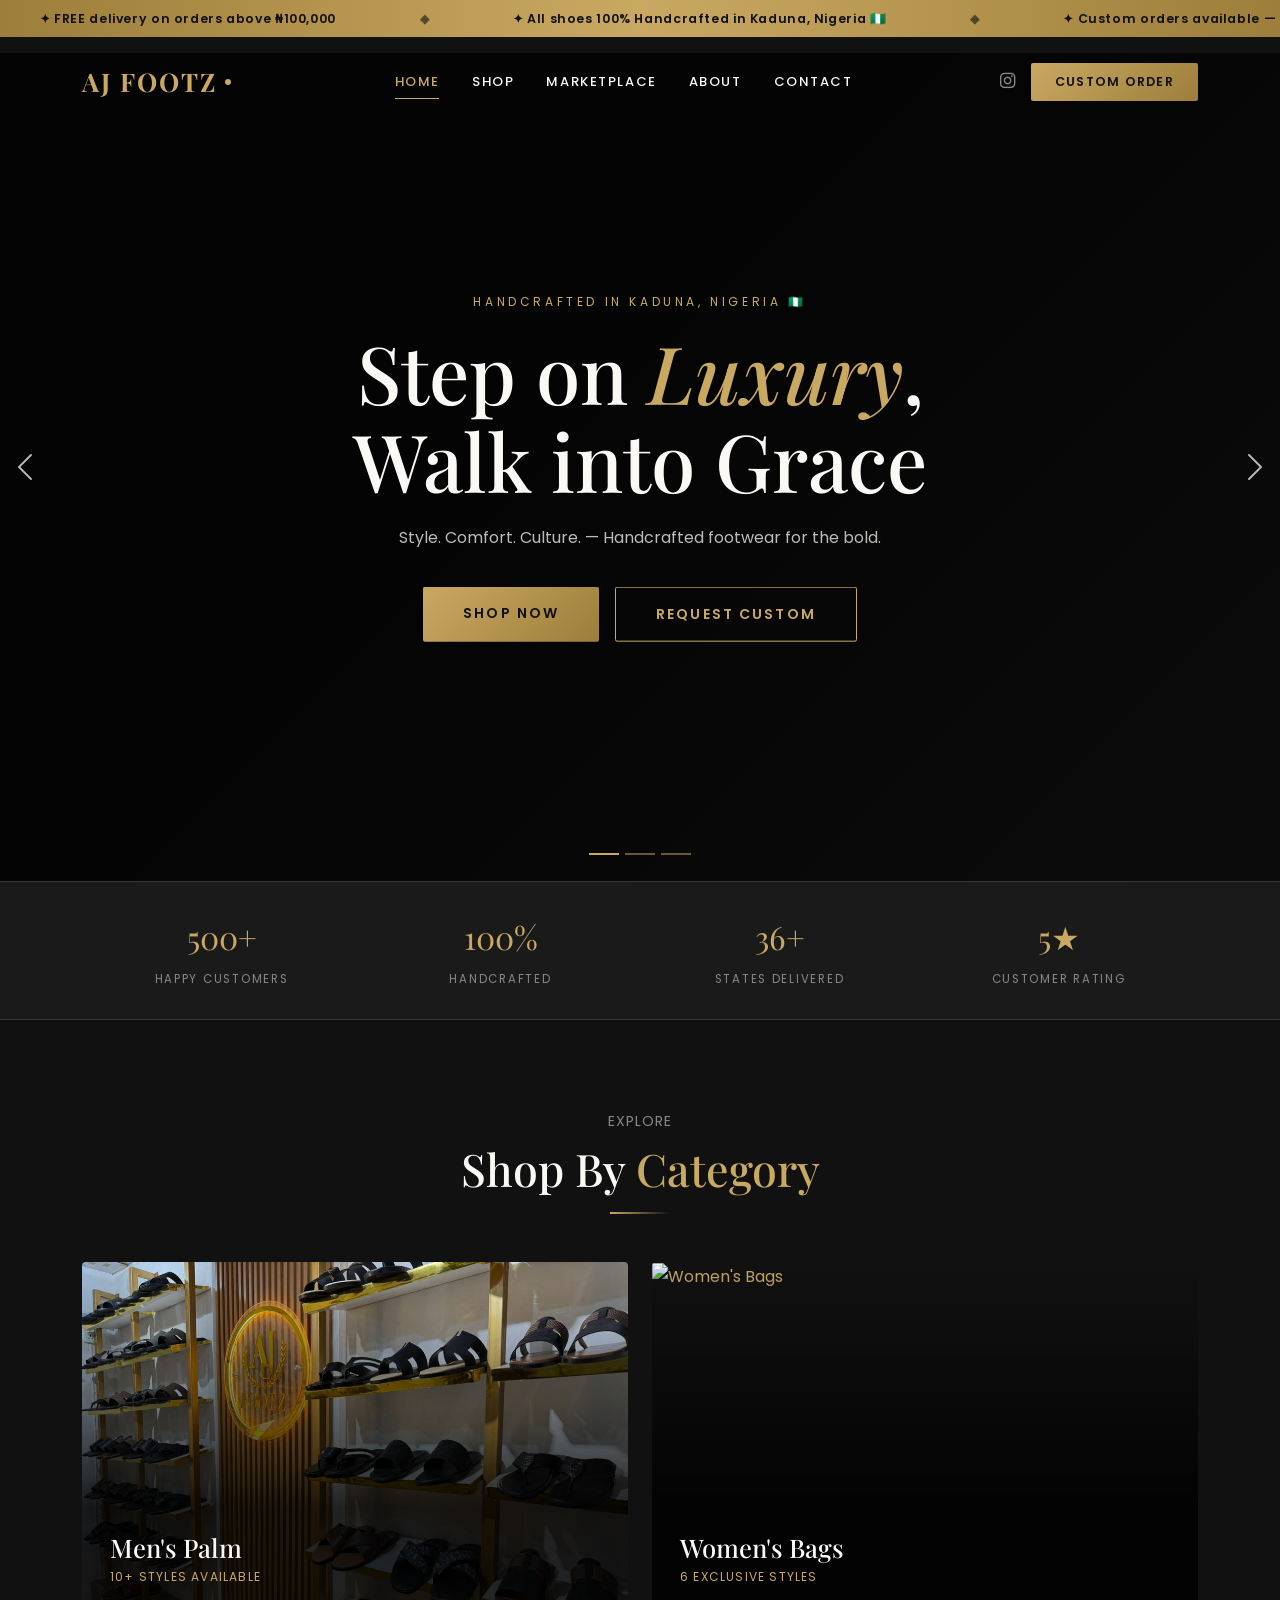
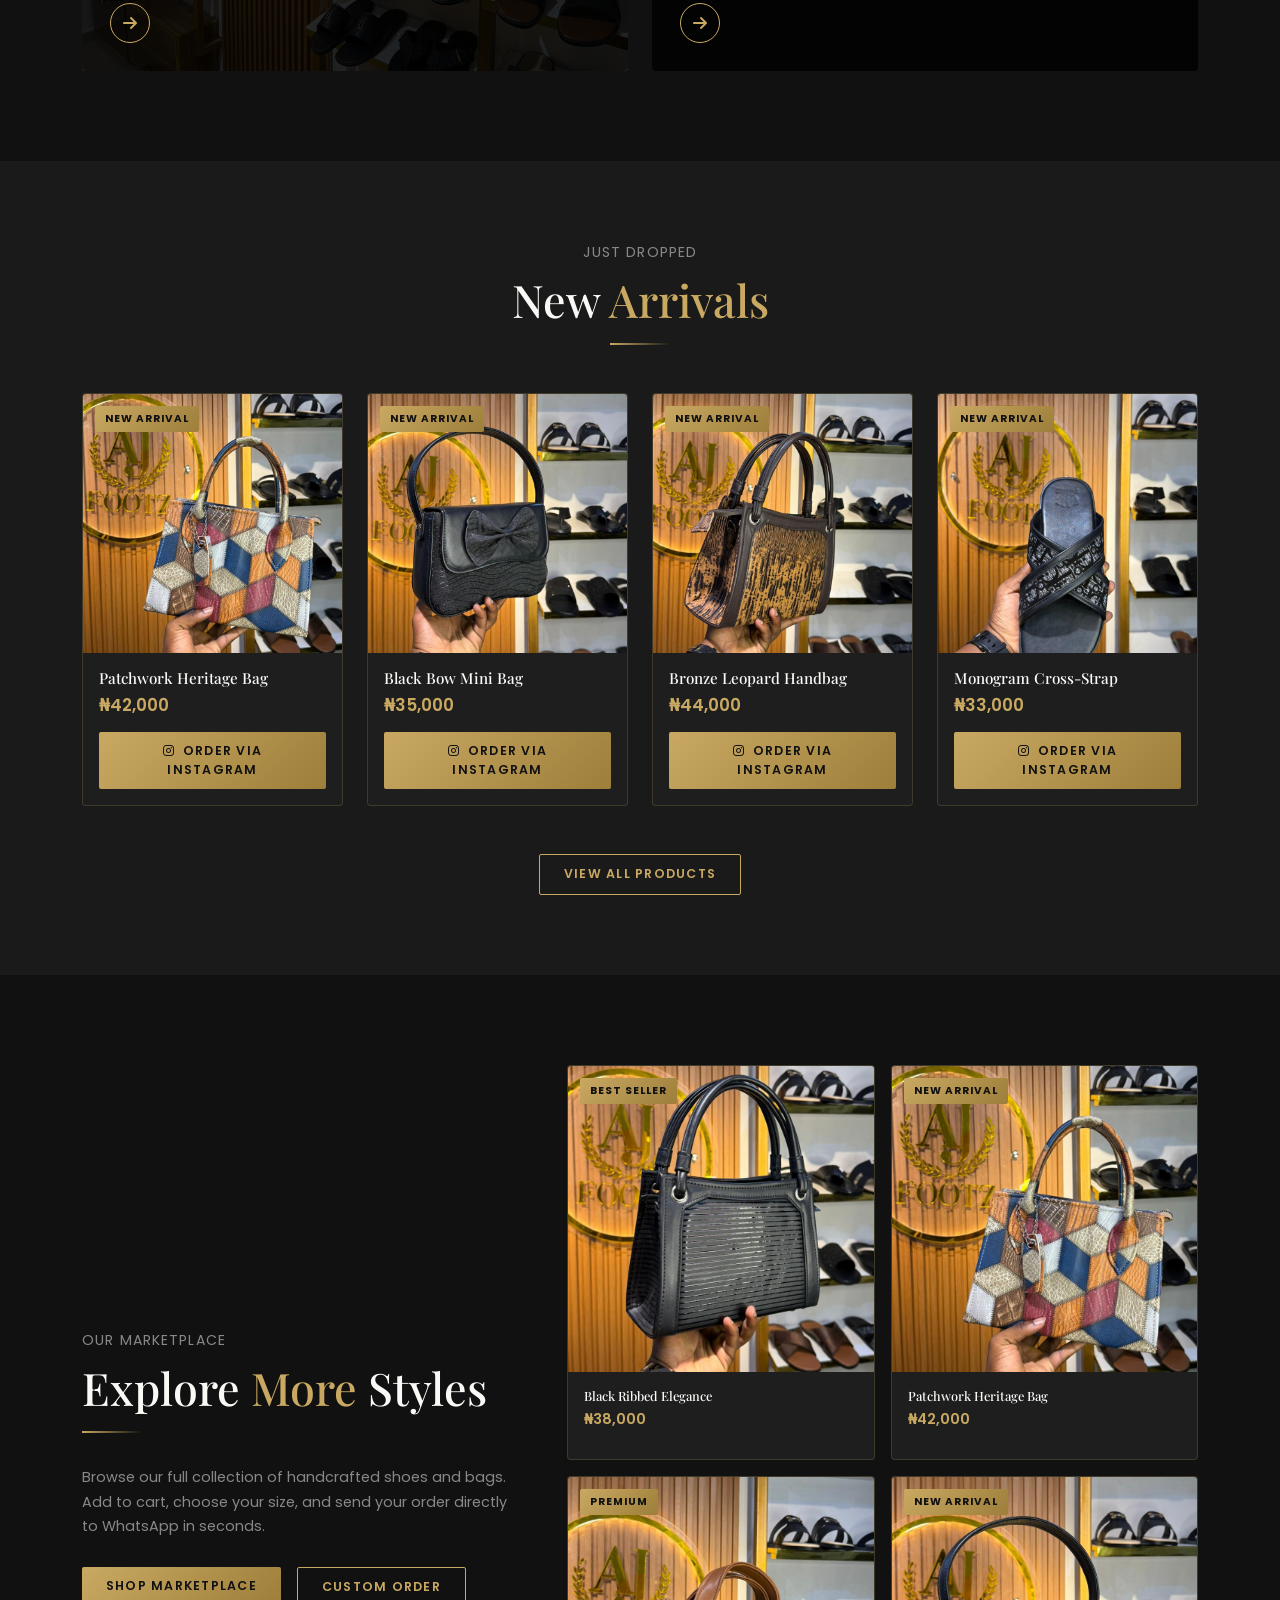
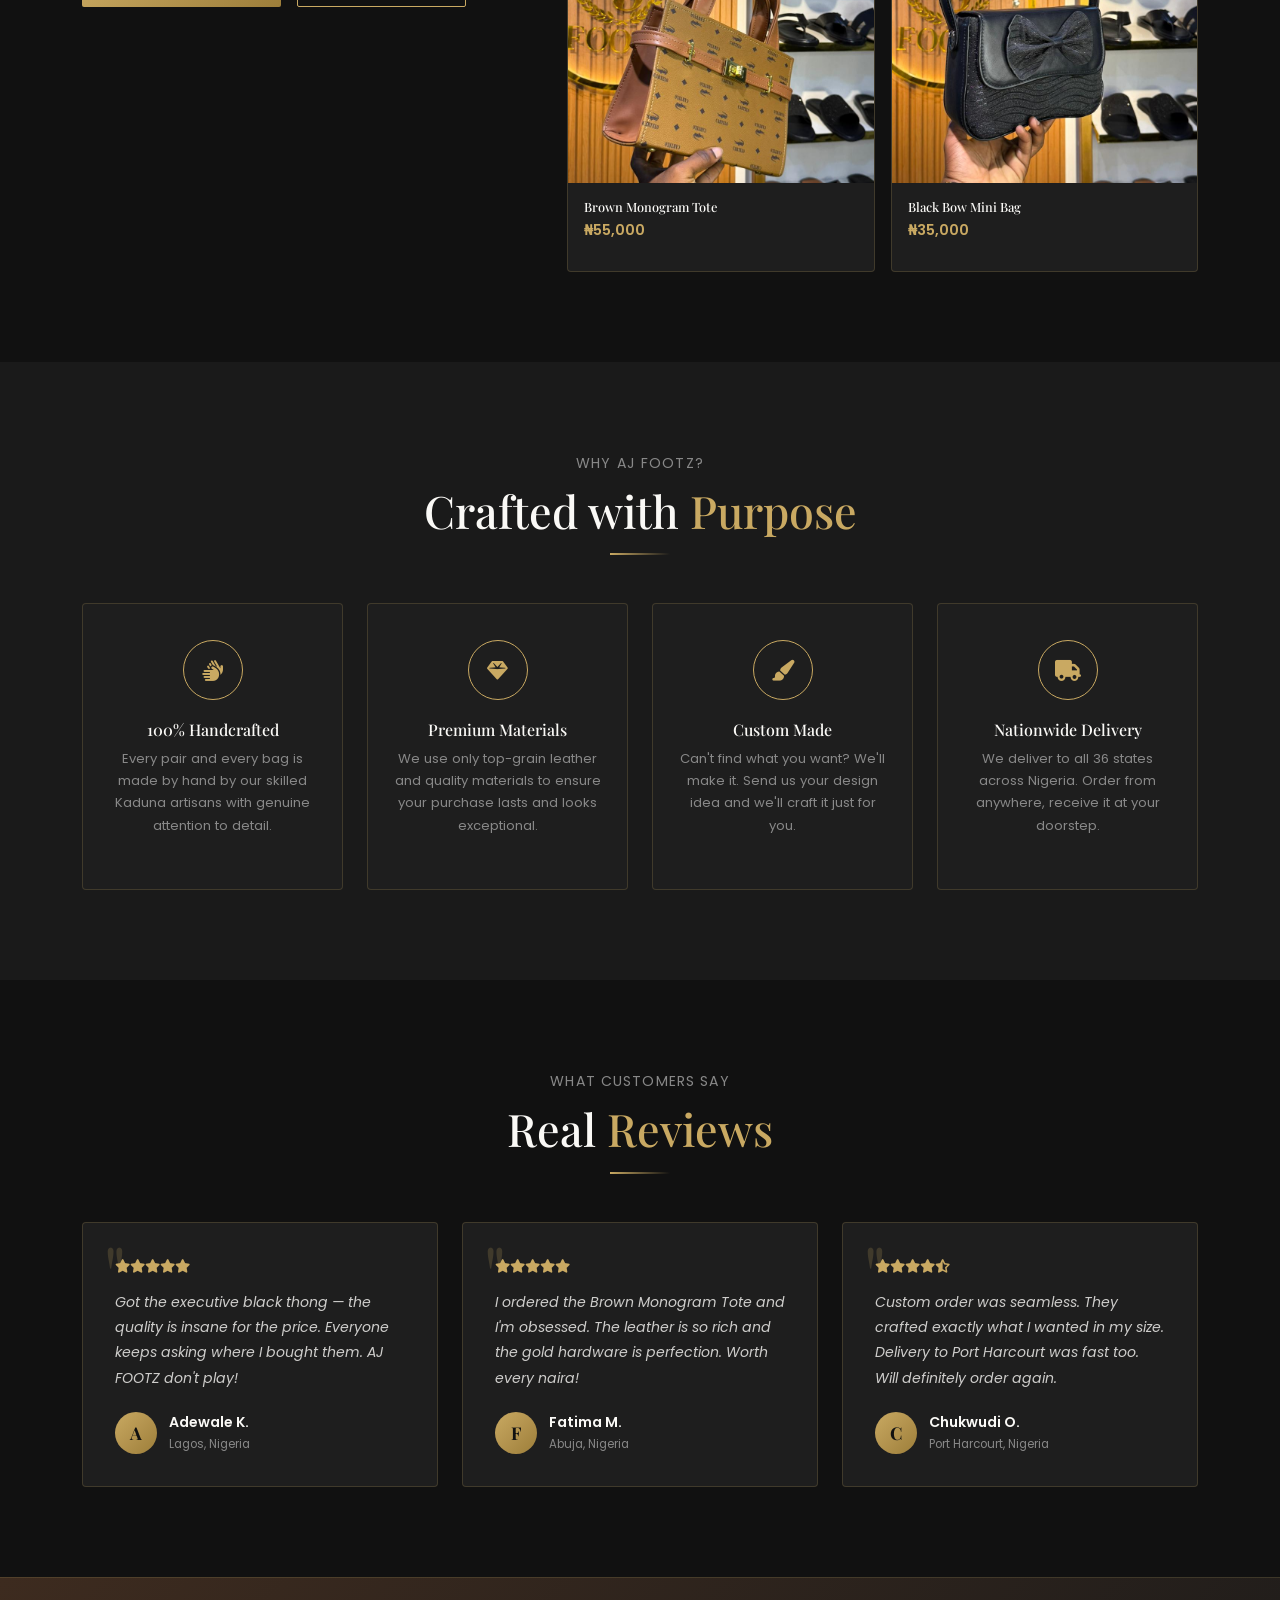
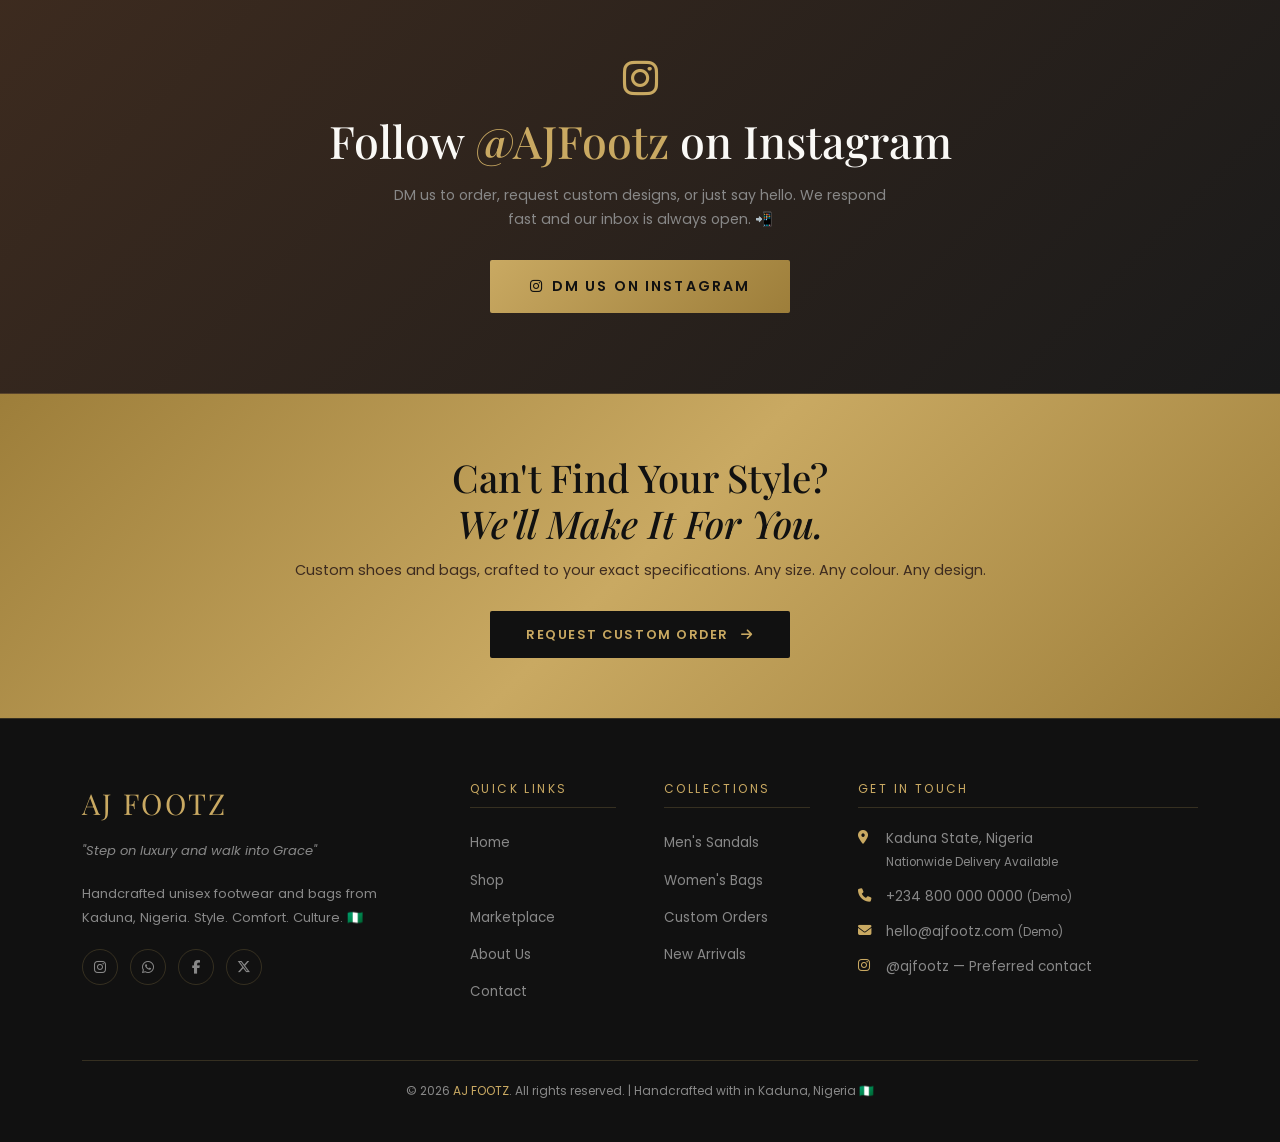
==== index.html @ 31c1bf6a "first commit" ====
<!DOCTYPE html>
<html lang="en">

<head>
  <meta charset="UTF-8">
  <meta name="viewport" content="width=device-width, initial-scale=1.0">
  <title>AJ FOOTZ — Step on Luxury, Walk into Grace</title>
  <meta name="description"
    content="Handcrafted luxury footwear and bags. Style. Comfort. Culture. Nationwide delivery from Kaduna, Nigeria.">
  <link href="https://cdn.jsdelivr.net/npm/bootstrap@5.3.2/dist/css/bootstrap.min.css" rel="stylesheet">
  <link href="https://cdnjs.cloudflare.com/ajax/libs/font-awesome/6.5.0/css/all.min.css" rel="stylesheet">
  <link href="css/style.css" rel="stylesheet">
</head>

<body>

  <!-- Announcement Bar -->
  <div class="announcement-bar">
    <div class="marquee-track">
      <span>✦ FREE delivery on orders above ₦100,000</span>
      <span class="dot">◆</span>
      <span>✦ All shoes 100% Handcrafted in Kaduna, Nigeria 🇳🇬</span>
      <span class="dot">◆</span>
      <span>✦ Custom orders available — DM us on Instagram</span>
      <span class="dot">◆</span>
      <span>✦ New arrivals every week — check the shop!</span>
      <span class="dot">◆</span>
      <span>✦ FREE delivery on orders above ₦100,000</span>
      <span class="dot">◆</span>
      <span>✦ All shoes 100% Handcrafted in Kaduna, Nigeria 🇳🇬</span>
      <span class="dot">◆</span>
      <span>✦ Custom orders available — DM us on Instagram</span>
      <span class="dot">◆</span>
      <span>✦ New arrivals every week — check the shop!</span>
    </div>
  </div>

  <!-- Navbar -->
  <nav id="mainNavbar" class="navbar navbar-expand-lg scrolled">
    <div class="container">
      <a class="navbar-brand" href="index.html">
        AJ FOOTZ <span class="brand-dot"></span>
      </a>
      <button class="navbar-toggler" type="button" data-bs-toggle="collapse" data-bs-target="#navMenu">
        <i class="fas fa-bars" style="color:var(--gold)"></i>
      </button>
      <div class="collapse navbar-collapse" id="navMenu">
        <ul class="navbar-nav mx-auto gap-1">
          <li class="nav-item"><a class="nav-link active" href="index.html">Home</a></li>
          <li class="nav-item"><a class="nav-link" href="shop.html">Shop</a></li>
          <li class="nav-item"><a class="nav-link" href="marketplace.html">Marketplace</a></li>
          <li class="nav-item"><a class="nav-link" href="about.html">About</a></li>
          <li class="nav-item"><a class="nav-link" href="contact.html">Contact</a></li>
        </ul>
        <div class="d-flex align-items-center gap-3">
          <a href="https://instagram.com/ajfootz" target="_blank"
            style="color:var(--gray);font-size:1.1rem;transition:all .3s" class="insta-link">
            <i class="fab fa-instagram"></i>
          </a>
          <a href="contact.html#custom" class="btn btn-gold btn-sm">Custom Order</a>
        </div>
      </div>
    </div>
  </nav>

  <!-- Hero Slider -->
  <section class="hero-section" style="margin-top:-74px">
    <div id="heroCarousel" class="carousel slide carousel-fade" data-bs-ride="carousel" data-bs-interval="5000">
      <div class="carousel-indicators">
        <button type="button" data-bs-target="#heroCarousel" data-bs-slide-to="0" class="active"></button>
        <button type="button" data-bs-target="#heroCarousel" data-bs-slide-to="1"></button>
        <button type="button" data-bs-target="#heroCarousel" data-bs-slide-to="2"></button>
      </div>
      <div class="carousel-inner">
        <!-- Slide 1 -->
        <div class="carousel-item active hero-slide"
          style="background-image:url('https://images.unsplash.com/photo-1558769132-cb1aea458c5e?w=1400&q=80')">
          <div class="hero-content">
            <p class="hero-eyebrow">Handcrafted in Kaduna, Nigeria 🇳🇬</p>
            <h1 class="hero-title">Step on <em>Luxury</em>,<br>Walk into Grace</h1>
            <p class="hero-sub">Style. Comfort. Culture. — Handcrafted footwear for the bold.</p>
            <div class="hero-btns">
              <a href="marketplace.html" class="btn btn-gold btn-lg-gold">Shop Now</a>
              <a href="contact.html#custom" class="btn btn-outline-gold btn-lg-gold">Request Custom</a>
            </div>
          </div>
        </div>
        <!-- Slide 2 -->
        <div class="carousel-item hero-slide"
          style="background-image:url('https://images.unsplash.com/photo-1543163521-1bf539c55dd2?w=1400&q=80')">
          <div class="hero-content">
            <p class="hero-eyebrow">Men's Collection</p>
            <h1 class="hero-title">Crafted for the<br><em>Bold</em> Gentleman</h1>
            <p class="hero-sub">Premium leather sandals and slides, handmade to order.</p>
            <div class="hero-btns">
              <a href="shop.html?cat=shoes" class="btn btn-gold btn-lg-gold">Shop Men's</a>
              <a href="about.html" class="btn btn-outline-gold btn-lg-gold">Our Story</a>
            </div>
          </div>
        </div>
        <!-- Slide 3 -->
        <div class="carousel-item hero-slide"
          style="background-image:url('https://images.unsplash.com/photo-1584917865442-de89df76afd3?w=1400&q=80')">
          <div class="hero-content">
            <p class="hero-eyebrow">Women's Collection</p>
            <h1 class="hero-title">Bags that Make<br><em>Her</em> Statement</h1>
            <p class="hero-sub">Handcrafted women's bags — from structured to tote, each piece tells a story.</p>
            <div class="hero-btns">
              <a href="shop.html?cat=bags" class="btn btn-gold btn-lg-gold">Shop Bags</a>
              <a href="marketplace.html" class="btn btn-outline-gold btn-lg-gold">View All</a>
            </div>
          </div>
        </div>
      </div>
      <button class="carousel-control-prev" type="button" data-bs-target="#heroCarousel" data-bs-slide="prev">
        <span class="carousel-control-prev-icon"></span>
      </button>
      <button class="carousel-control-next" type="button" data-bs-target="#heroCarousel" data-bs-slide="next">
        <span class="carousel-control-next-icon"></span>
      </button>
    </div>
  </section>

  <!-- Stats Bar -->
  <div class="stats-bar">
    <div class="container">
      <div class="row g-0 text-center divide-x">
        <div class="col-6 col-md-3 stat-item reveal">
          <span class="stat-num">500+</span>
          <span class="stat-label">Happy Customers</span>
        </div>
        <div class="col-6 col-md-3 stat-item reveal">
          <span class="stat-num">100%</span>
          <span class="stat-label">Handcrafted</span>
        </div>
        <div class="col-6 col-md-3 stat-item reveal">
          <span class="stat-num">36+</span>
          <span class="stat-label">States Delivered</span>
        </div>
        <div class="col-6 col-md-3 stat-item reveal">
          <span class="stat-num">5★</span>
          <span class="stat-label">Customer Rating</span>
        </div>
      </div>
    </div>
  </div>

  <!-- Shop By Category -->
  <section class="section-pad">
    <div class="container">
      <div class="text-center mb-5">
        <p class="section-subtitle reveal">Explore</p>
        <h2 class="section-title reveal">Shop By <span class="accent">Category</span></h2>
        <div class="gold-line center"></div>
      </div>
      <div class="row g-4">
        <div class="col-md-6 reveal">
          <a href="shop.html?cat=shoes" class="text-decoration-none">
            <div class="category-card">
              <img src="images/shoe_rack.jpeg" alt="Men's Shoes"
                style="width:100%;height:100%;object-fit:cover;object-position:center;">
              <div class="category-card-overlay">
                <h3 class="category-card-title">Men's Palm</h3>
                <p class="category-card-sub">10+ Styles Available</p>
                <div class="category-card-arrow"><i class="fas fa-arrow-right"></i></div>
              </div>
            </div>
          </a>
        </div>
        <div class="col-md-6 reveal">
          <a href="shop.html?cat=bags" class="text-decoration-none">
            <div class="category-card">
              <img src="https://images.unsplash.com/photo-1584917865442-de89df76afd3?w=700&q=80" alt="Women's Bags">
              <div class="category-card-overlay">
                <h3 class="category-card-title">Women's Bags</h3>
                <p class="category-card-sub">6 Exclusive Styles</p>
                <div class="category-card-arrow"><i class="fas fa-arrow-right"></i></div>
              </div>
            </div>
          </a>
        </div>
      </div>
    </div>
  </section>

  <!-- New Arrivals -->
  <section class="section-pad" style="background:var(--black-soft);padding-top:80px;padding-bottom:80px">
    <div class="container">
      <div class="text-center mb-5">
        <p class="section-subtitle reveal">Just Dropped</p>
        <h2 class="section-title reveal">New <span class="accent">Arrivals</span></h2>
        <div class="gold-line center"></div>
      </div>
      <div class="row g-4 row-cols-1 row-cols-sm-2 row-cols-lg-4" id="newArrivalsGrid"></div>
      <div class="text-center mt-5">
        <a href="marketplace.html" class="btn btn-outline-gold">View All Products</a>
      </div>
    </div>
  </section>

  <!-- Explore More Teaser -->
  <section class="section-pad">
    <div class="container">
      <div class="row align-items-center g-5">
        <div class="col-lg-5 reveal">
          <p class="section-subtitle">Our Marketplace</p>
          <h2 class="section-title">Explore <span class="accent">More</span> Styles</h2>
          <div class="gold-line"></div>
          <p style="color:var(--gray);font-size:.9rem;margin-bottom:28px">
            Browse our full collection of handcrafted shoes and bags.
            Add to cart, choose your size, and send your order directly to WhatsApp in seconds.
          </p>
          <div class="d-flex gap-3 flex-wrap">
            <a href="marketplace.html" class="btn btn-gold">Shop Marketplace</a>
            <a href="contact.html#custom" class="btn btn-outline-gold">Custom Order</a>
          </div>
        </div>
        <div class="col-lg-7">
          <div class="row g-3" id="featuredPreviewGrid"></div>
        </div>
      </div>
    </div>
  </section>

  <!-- Why Choose Us -->
  <section class="section-pad" style="background:var(--black-soft)">
    <div class="container">
      <div class="text-center mb-5">
        <p class="section-subtitle reveal">Why AJ FOOTZ?</p>
        <h2 class="section-title reveal">Crafted with <span class="accent">Purpose</span></h2>
        <div class="gold-line center"></div>
      </div>
      <div class="why-grid">
        <div class="why-card reveal">
          <div class="why-icon"><i class="fas fa-hands"></i></div>
          <h5>100% Handcrafted</h5>
          <p>Every pair and every bag is made by hand by our skilled Kaduna artisans with genuine attention to detail.
          </p>
        </div>
        <div class="why-card reveal">
          <div class="why-icon"><i class="fas fa-gem"></i></div>
          <h5>Premium Materials</h5>
          <p>We use only top-grain leather and quality materials to ensure your purchase lasts and looks exceptional.
          </p>
        </div>
        <div class="why-card reveal">
          <div class="why-icon"><i class="fas fa-paint-brush"></i></div>
          <h5>Custom Made</h5>
          <p>Can't find what you want? We'll make it. Send us your design idea and we'll craft it just for you.</p>
        </div>
        <div class="why-card reveal">
          <div class="why-icon"><i class="fas fa-truck"></i></div>
          <h5>Nationwide Delivery</h5>
          <p>We deliver to all 36 states across Nigeria. Order from anywhere, receive it at your doorstep.</p>
        </div>
      </div>
    </div>
  </section>

  <!-- Testimonials -->
  <section class="section-pad">
    <div class="container">
      <div class="text-center mb-5">
        <p class="section-subtitle reveal">What Customers Say</p>
        <h2 class="section-title reveal">Real <span class="accent">Reviews</span></h2>
        <div class="gold-line center"></div>
      </div>
      <div class="row g-4">
        <div class="col-md-4 reveal">
          <div class="testimonial-card">
            <div class="testimonial-stars"><i class="fas fa-star"></i><i class="fas fa-star"></i><i
                class="fas fa-star"></i><i class="fas fa-star"></i><i class="fas fa-star"></i></div>
            <p class="testimonial-text">Got the executive black thong — the quality is insane for the price. Everyone
              keeps asking where I bought them. AJ FOOTZ don't play!</p>
            <div class="testimonial-author">
              <div class="testimonial-avatar">A</div>
              <div>
                <div class="testimonial-name">Adewale K.</div>
                <div class="testimonial-loc">Lagos, Nigeria</div>
              </div>
            </div>
          </div>
        </div>
        <div class="col-md-4 reveal">
          <div class="testimonial-card">
            <div class="testimonial-stars"><i class="fas fa-star"></i><i class="fas fa-star"></i><i
                class="fas fa-star"></i><i class="fas fa-star"></i><i class="fas fa-star"></i></div>
            <p class="testimonial-text">I ordered the Brown Monogram Tote and I'm obsessed. The leather is so rich and
              the gold hardware is perfection. Worth every naira!</p>
            <div class="testimonial-author">
              <div class="testimonial-avatar">F</div>
              <div>
                <div class="testimonial-name">Fatima M.</div>
                <div class="testimonial-loc">Abuja, Nigeria</div>
              </div>
            </div>
          </div>
        </div>
        <div class="col-md-4 reveal">
          <div class="testimonial-card">
            <div class="testimonial-stars"><i class="fas fa-star"></i><i class="fas fa-star"></i><i
                class="fas fa-star"></i><i class="fas fa-star"></i><i class="fas fa-star-half-alt"></i></div>
            <p class="testimonial-text">Custom order was seamless. They crafted exactly what I wanted in my size.
              Delivery to Port Harcourt was fast too. Will definitely order again.</p>
            <div class="testimonial-author">
              <div class="testimonial-avatar">C</div>
              <div>
                <div class="testimonial-name">Chukwudi O.</div>
                <div class="testimonial-loc">Port Harcourt, Nigeria</div>
              </div>
            </div>
          </div>
        </div>
      </div>
    </div>
  </section>

  <!-- Instagram CTA -->
  <section class="instagram-cta">
    <div class="container text-center reveal">
      <i class="fab fa-instagram" style="font-size:2.5rem;color:var(--gold);margin-bottom:16px;display:block"></i>
      <h2 class="section-title mb-3">Follow <span class="accent">@AJFootz</span> on Instagram</h2>
      <p style="color:var(--gray);max-width:500px;margin:0 auto 28px;font-size:.88rem">
        DM us to order, request custom designs, or just say hello.
        We respond fast and our inbox is always open. 📲
      </p>
      <a href="https://instagram.com/ajfootz" target="_blank" class="btn btn-gold btn-lg-gold">
        <i class="fab fa-instagram me-2"></i>DM us on Instagram
      </a>
    </div>
  </section>

  <!-- Custom Order CTA -->
  <div class="custom-order-banner">
    <div class="container reveal">
      <h2>Can't Find Your Style? <br><em style="font-style:italic">We'll Make It For You.</em></h2>
      <p>Custom shoes and bags, crafted to your exact specifications. Any size. Any colour. Any design.</p>
      <a href="contact.html#custom" class="btn">Request Custom Order <i class="fas fa-arrow-right ms-2"></i></a>
    </div>
  </div>

  <!-- Footer -->
  <footer class="site-footer">
    <div class="container">
      <div class="row g-5">
        <div class="col-lg-4">
          <div class="footer-brand">AJ FOOTZ</div>
          <p class="footer-tagline">"Step on luxury and walk into Grace"</p>
          <p style="color:var(--gray);font-size:.82rem;line-height:1.8;margin-bottom:20px">
            Handcrafted unisex footwear and bags from Kaduna, Nigeria.
            Style. Comfort. Culture. 🇳🇬
          </p>
          <div class="footer-social">
            <a href="https://instagram.com/ajfootz" target="_blank" title="Instagram"><i
                class="fab fa-instagram"></i></a>
            <a href="https://wa.me/2348000000000" target="_blank" title="WhatsApp"><i class="fab fa-whatsapp"></i></a>
            <a href="#" title="Facebook"><i class="fab fa-facebook-f"></i></a>
            <a href="#" title="Twitter/X"><i class="fab fa-x-twitter"></i></a>
          </div>
        </div>
        <div class="col-6 col-lg-2">
          <div class="footer-heading">Quick Links</div>
          <ul class="footer-links">
            <li><a href="index.html">Home</a></li>
            <li><a href="shop.html">Shop</a></li>
            <li><a href="marketplace.html">Marketplace</a></li>
            <li><a href="about.html">About Us</a></li>
            <li><a href="contact.html">Contact</a></li>
          </ul>
        </div>
        <div class="col-6 col-lg-2">
          <div class="footer-heading">Collections</div>
          <ul class="footer-links">
            <li><a href="shop.html?cat=shoes">Men's Sandals</a></li>
            <li><a href="shop.html?cat=bags">Women's Bags</a></li>
            <li><a href="contact.html#custom">Custom Orders</a></li>
            <li><a href="marketplace.html">New Arrivals</a></li>
          </ul>
        </div>
        <div class="col-lg-4">
          <div class="footer-heading">Get In Touch</div>
          <div class="footer-contact-item">
            <i class="fas fa-map-marker-alt"></i>
            <span>Kaduna State, Nigeria<br><small style="color:var(--gray)">Nationwide Delivery Available</small></span>
          </div>
          <div class="footer-contact-item">
            <i class="fas fa-phone"></i>
            <span>+234 800 000 0000 <small style="color:var(--gray)">(Demo)</small></span>
          </div>
          <div class="footer-contact-item">
            <i class="fas fa-envelope"></i>
            <span>hello@ajfootz.com <small style="color:var(--gray)">(Demo)</small></span>
          </div>
          <div class="footer-contact-item">
            <i class="fab fa-instagram"></i>
            <span>@ajfootz — Preferred contact</span>
          </div>
        </div>
      </div>
      <div class="footer-bottom">
        <p>© 2026 <span>AJ FOOTZ</span>. All rights reserved. | Handcrafted with in Kaduna, Nigeria 🇳🇬</p>
      </div>
    </div>
  </footer>

  <script src="https://cdn.jsdelivr.net/npm/bootstrap@5.3.2/dist/js/bootstrap.bundle.min.js"></script>
  <script src="js/products.js"></script>
  <script src="js/main.js"></script>
  <script>
    // Render New Arrivals
    const newGrid = document.getElementById("newArrivalsGrid");
    if (newGrid) {
      const newProds = AJ_PRODUCTS.filter(p => p.isNew).slice(0, 4);
      newGrid.innerHTML = newProds.map(p => renderProductCard(p, false)).join("");
    }

    // Render Featured Preview (smaller cards, 2 cols)
    const featGrid = document.getElementById("featuredPreviewGrid");
    if (featGrid) {
      const featured = AJ_PRODUCTS.filter(p => p.badge).slice(0, 4);
      featGrid.innerHTML = featured.map(p => `
      <div class="col-6">
        <div class="product-card reveal" style="cursor:pointer" onclick="location.href='marketplace.html'">
          ${p.badge ? `<span class="product-badge">${p.badge}</span>` : ""}
          <div class="product-img-wrap" style="aspect-ratio:1/1">
            <img src="${p.image}" alt="${p.name}" class="product-img" loading="lazy">
          </div>
          <div class="product-info">
            <h5 class="product-name" style="font-size:.8rem">${p.name}</h5>
            <div class="product-price" style="font-size:.9rem">${formatPrice(p.price)}</div>
          </div>
        </div>
      </div>`).join("");
    }
  </script>
</body>

</html>
---- css/style.css ----
/* ─── AJ FOOTZ — Luxury Footwear Brand ────────────────────────────────────── */
@import url('https://fonts.googleapis.com/css2?family=Playfair+Display:ital,wght@0,400;0,600;0,700;1,400&family=Poppins:wght@300;400;500;600&display=swap');

:root {
  --gold:        #C9A962;
  --gold-light:  #e8cc85;
  --gold-dark:   #9d7e3a;
  --black:       #111111;
  --black-soft:  #1A1A1A;
  --card-bg:     #1e1e1e;
  --cream:       #FAF9F6;
  --cream-dark:  #e8e4dc;
  --brown:       #3D2B1F;
  --gray:        #888888;
  --border:      rgba(201,169,98,0.2);
  --transition:  all 0.35s cubic-bezier(0.4,0,0.2,1);
}

*, *::before, *::after { box-sizing: border-box; margin: 0; padding: 0; }

html { scroll-behavior: smooth; }

body {
  font-family: 'Poppins', sans-serif;
  background-color: var(--black);
  color: var(--cream);
  overflow-x: hidden;
  line-height: 1.7;
}

h1,h2,h3,h4,h5,h6 {
  font-family: 'Playfair Display', serif;
  color: var(--cream);
}

a { color: var(--gold); text-decoration: none; transition: var(--transition); }
a:hover { color: var(--gold-light); }

img { max-width: 100%; }

/* ─── Announcement Bar ────────────────────────────────────────────────────── */
.announcement-bar {
  background: linear-gradient(90deg, var(--gold-dark), var(--gold), var(--gold-dark));
  color: var(--black);
  font-size: 0.78rem;
  font-weight: 600;
  letter-spacing: 0.05em;
  overflow: hidden;
  white-space: nowrap;
  padding: 8px 0;
  position: relative;
  z-index: 1100;
}

.announcement-bar .marquee-track {
  display: inline-block;
  animation: marquee 30s linear infinite;
}

.announcement-bar span { margin: 0 2.5rem; }
.announcement-bar .dot { color: var(--black); opacity: 0.6; }

@keyframes marquee {
  from { transform: translateX(0); }
  to   { transform: translateX(-50%); }
}

/* ─── Navbar ──────────────────────────────────────────────────────────────── */
#mainNavbar {
  background: transparent;
  padding: 18px 0;
  transition: var(--transition);
  position: sticky;
  top: 0;
  z-index: 1050;
}

#mainNavbar.scrolled {
  background: rgba(17,17,17,0.97);
  backdrop-filter: blur(12px);
  padding: 10px 0;
  box-shadow: 0 2px 30px rgba(0,0,0,0.5);
  border-bottom: 1px solid var(--border);
}

.navbar-brand {
  font-family: 'Playfair Display', serif;
  font-size: 1.6rem;
  font-weight: 700;
  letter-spacing: 0.08em;
  color: var(--gold) !important;
  display: flex;
  align-items: center;
  gap: 8px;
}

.navbar-brand .brand-dot {
  width: 6px; height: 6px;
  background: var(--gold);
  border-radius: 50%;
  display: inline-block;
}

.nav-link {
  color: var(--cream) !important;
  font-size: 0.82rem;
  font-weight: 500;
  letter-spacing: 0.12em;
  text-transform: uppercase;
  padding: 6px 14px !important;
  position: relative;
  transition: var(--transition);
}

.nav-link::after {
  content: '';
  position: absolute;
  bottom: 0; left: 50%;
  width: 0; height: 1px;
  background: var(--gold);
  transition: var(--transition);
  transform: translateX(-50%);
}

.nav-link:hover, .nav-link.active {
  color: var(--gold) !important;
}

.nav-link:hover::after, .nav-link.active::after { width: 60%; }

.navbar-toggler {
  border: 1px solid var(--border) !important;
  color: var(--gold) !important;
}

/* ─── Buttons ─────────────────────────────────────────────────────────────── */
.btn-gold {
  background: linear-gradient(135deg, var(--gold), var(--gold-dark));
  color: var(--black) !important;
  font-family: 'Poppins', sans-serif;
  font-size: 0.78rem;
  font-weight: 600;
  letter-spacing: 0.1em;
  text-transform: uppercase;
  border: none;
  padding: 10px 24px;
  border-radius: 2px;
  transition: var(--transition);
  cursor: pointer;
}

.btn-gold:hover {
  background: linear-gradient(135deg, var(--gold-light), var(--gold));
  transform: translateY(-2px);
  box-shadow: 0 6px 20px rgba(201,169,98,0.3);
  color: var(--black) !important;
}

.btn-outline-gold {
  background: transparent;
  color: var(--gold) !important;
  border: 1px solid var(--gold);
  font-size: 0.78rem;
  font-weight: 600;
  letter-spacing: 0.1em;
  text-transform: uppercase;
  padding: 10px 24px;
  border-radius: 2px;
  transition: var(--transition);
  cursor: pointer;
}

.btn-outline-gold:hover {
  background: var(--gold);
  color: var(--black) !important;
  transform: translateY(-2px);
  box-shadow: 0 6px 20px rgba(201,169,98,0.2);
}

.btn-lg-gold {
  padding: 16px 40px;
  font-size: 0.88rem;
  letter-spacing: 0.15em;
}

/* ─── Section Headings ────────────────────────────────────────────────────── */
.section-title {
  font-family: 'Playfair Display', serif;
  font-size: clamp(1.8rem, 4vw, 2.8rem);
  color: var(--cream);
  line-height: 1.2;
}

.section-title .accent { color: var(--gold); }

.section-subtitle {
  color: var(--gray);
  font-size: 0.88rem;
  letter-spacing: 0.08em;
  text-transform: uppercase;
  margin-bottom: 8px;
}

.gold-line {
  width: 60px; height: 2px;
  background: linear-gradient(90deg, var(--gold), transparent);
  margin: 16px 0 32px;
}

.gold-line.center { margin: 16px auto 32px; }

/* ─── Hero Section ────────────────────────────────────────────────────────── */
.hero-section {
  position: relative;
  min-height: 92vh;
  overflow: hidden;
}

.hero-section .carousel, .hero-section .carousel-inner,
.hero-section .carousel-item { height: 92vh; }

.hero-slide {
  height: 92vh;
  background-size: cover;
  background-position: center;
  position: relative;
}

.hero-slide::before {
  content: '';
  position: absolute; inset: 0;
  background: linear-gradient(135deg, rgba(0,0,0,0.75) 40%, rgba(0,0,0,0.3) 100%);
}

.hero-content {
  position: absolute;
  top: 50%; left: 50%;
  transform: translate(-50%, -50%);
  text-align: center;
  width: 90%;
  max-width: 800px;
}

.hero-eyebrow {
  font-size: 0.75rem;
  letter-spacing: 0.3em;
  text-transform: uppercase;
  color: var(--gold);
  margin-bottom: 16px;
  opacity: 0;
  animation: fadeInDown 0.8s 0.3s ease forwards;
}

.hero-title {
  font-family: 'Playfair Display', serif;
  font-size: clamp(2.5rem, 7vw, 5rem);
  line-height: 1.1;
  color: var(--cream);
  margin-bottom: 20px;
  opacity: 0;
  animation: fadeInUp 0.8s 0.5s ease forwards;
}

.hero-title em { color: var(--gold); font-style: italic; }

.hero-sub {
  font-size: 1rem;
  color: rgba(250,249,246,0.75);
  margin-bottom: 36px;
  opacity: 0;
  animation: fadeInUp 0.8s 0.7s ease forwards;
}

.hero-btns {
  opacity: 0;
  animation: fadeInUp 0.8s 0.9s ease forwards;
  display: flex;
  gap: 16px;
  justify-content: center;
  flex-wrap: wrap;
}

.carousel-control-prev, .carousel-control-next {
  width: 50px;
  opacity: 0.7;
}

.carousel-indicators [data-bs-target] {
  background-color: var(--gold);
  width: 30px; height: 2px;
  border-radius: 0;
}

/* ─── Stats Bar ───────────────────────────────────────────────────────────── */
.stats-bar {
  background: var(--black-soft);
  border-top: 1px solid var(--border);
  border-bottom: 1px solid var(--border);
  padding: 28px 0;
}

.stat-item { text-align: center; }
.stat-num {
  font-family: 'Playfair Display', serif;
  font-size: 2rem;
  color: var(--gold);
  display: block;
}

.stat-label {
  font-size: 0.72rem;
  letter-spacing: 0.15em;
  text-transform: uppercase;
  color: var(--gray);
}

/* ─── Category Cards ──────────────────────────────────────────────────────── */
.category-card {
  position: relative;
  overflow: hidden;
  border-radius: 4px;
  cursor: pointer;
  aspect-ratio: 4/3;  /* 👈 change this to 16/9 for wider, less tall */
}

.category-card img {
  width: 100%; height: 100%;
  object-fit: cover;
  transition: transform 0.6s ease;
}

.category-card:hover img { transform: scale(1.06); }

.category-card-overlay {
  position: absolute; inset: 0;
  background: linear-gradient(to top, rgba(0,0,0,0.85) 40%, transparent 100%);
  display: flex;
  flex-direction: column;
  justify-content: flex-end;
  padding: 28px;
}

.category-card-title {
  font-family: 'Playfair Display', serif;
  font-size: 1.6rem;
  color: var(--cream);
  margin-bottom: 4px;
}

.category-card-sub {
  font-size: 0.75rem;
  letter-spacing: 0.1em;
  text-transform: uppercase;
  color: var(--gold);
  margin-bottom: 16px;
}

.category-card-arrow {
  width: 40px; height: 40px;
  border: 1px solid var(--gold);
  border-radius: 50%;
  display: flex; align-items: center; justify-content: center;
  color: var(--gold);
  transition: var(--transition);
}

.category-card:hover .category-card-arrow {
  background: var(--gold);
  color: var(--black);
}

/* ─── Product Cards ───────────────────────────────────────────────────────── */
.product-card {
  background: var(--card-bg);
  border: 1px solid var(--border);
  border-radius: 4px;
  overflow: hidden;
  transition: var(--transition);
  height: 100%;
  position: relative;
}

.product-card:hover {
  transform: translateY(-6px);
  box-shadow: 0 16px 40px rgba(0,0,0,0.4);
  border-color: rgba(201,169,98,0.5);
}

.product-badge {
  position: absolute;
  top: 12px; left: 12px;
  background: linear-gradient(135deg, var(--gold), var(--gold-dark));
  color: var(--black);
  font-size: 0.65rem;
  font-weight: 700;
  letter-spacing: 0.1em;
  text-transform: uppercase;
  padding: 4px 10px;
  border-radius: 2px;
  z-index: 2;
}

.product-img-wrap {
  position: relative;
  overflow: hidden;
  aspect-ratio: 1/1;
}

.product-img {
  width: 100%; height: 100%;
  object-fit: cover;
  transition: transform 0.5s ease;
}

.product-card:hover .product-img { transform: scale(1.05); }

.product-overlay {
  position: absolute; inset: 0;
  background: rgba(0,0,0,0.75);
  display: flex;
  align-items: center;
  justify-content: center;
  padding: 20px;
  opacity: 0;
  transition: var(--transition);
}

.product-card:hover .product-overlay { opacity: 1; }

.product-desc-preview {
  color: var(--cream);
  font-size: 0.8rem;
  text-align: center;
  line-height: 1.6;
}

.product-info { padding: 16px; }

.product-name {
  font-size: 0.95rem;
  font-family: 'Playfair Display', serif;
  margin-bottom: 4px;
  color: var(--cream);
}

.product-price {
  color: var(--gold);
  font-weight: 600;
  font-size: 1.05rem;
  margin-bottom: 12px;
}

.size-select {
  background: var(--black-soft);
  border: 1px solid var(--border);
  color: var(--cream);
  font-size: 0.78rem;
  padding: 6px 10px;
  border-radius: 2px;
  margin-bottom: 8px;
}

.size-select:focus {
  background: var(--black-soft);
  border-color: var(--gold);
  color: var(--cream);
  box-shadow: 0 0 0 2px rgba(201,169,98,0.15);
  outline: none;
}

/* ─── Why Choose Us ───────────────────────────────────────────────────────── */
.why-grid { display: grid; grid-template-columns: repeat(auto-fit, minmax(220px, 1fr)); gap: 24px; }

.why-card {
  text-align: center;
  padding: 36px 24px;
  border: 1px solid var(--border);
  border-radius: 4px;
  background: var(--card-bg);
  transition: var(--transition);
}

.why-card:hover {
  border-color: rgba(201,169,98,0.5);
  transform: translateY(-4px);
}

.why-icon {
  width: 60px; height: 60px;
  border: 1px solid var(--gold);
  border-radius: 50%;
  display: flex; align-items: center; justify-content: center;
  margin: 0 auto 20px;
  font-size: 1.3rem;
  color: var(--gold);
  transition: var(--transition);
}

.why-card:hover .why-icon {
  background: var(--gold);
  color: var(--black);
}

.why-card h5 {
  font-size: 1rem;
  margin-bottom: 8px;
  color: var(--cream);
}

.why-card p { font-size: 0.82rem; color: var(--gray); line-height: 1.7; }

/* ─── Testimonials ────────────────────────────────────────────────────────── */
.testimonial-card {
  background: var(--card-bg);
  border: 1px solid var(--border);
  border-radius: 4px;
  padding: 32px;
  position: relative;
}

.testimonial-card::before {
  content: '"';
  font-family: 'Playfair Display', serif;
  font-size: 5rem;
  color: var(--gold);
  opacity: 0.2;
  position: absolute;
  top: 10px; left: 20px;
  line-height: 1;
}

.testimonial-stars { color: var(--gold); font-size: 0.85rem; margin-bottom: 12px; }

.testimonial-text {
  font-size: 0.88rem;
  color: rgba(250,249,246,0.8);
  line-height: 1.8;
  margin-bottom: 20px;
  font-style: italic;
}

.testimonial-author {
  display: flex; align-items: center; gap: 12px;
}

.testimonial-avatar {
  width: 42px; height: 42px;
  border-radius: 50%;
  background: linear-gradient(135deg, var(--gold), var(--gold-dark));
  display: flex; align-items: center; justify-content: center;
  font-family: 'Playfair Display', serif;
  font-size: 1.1rem;
  color: var(--black);
  font-weight: 700;
}

.testimonial-name { font-weight: 600; font-size: 0.88rem; }
.testimonial-loc { font-size: 0.72rem; color: var(--gray); }

/* ─── Instagram CTA Section ───────────────────────────────────────────────── */
.instagram-cta {
  background: linear-gradient(135deg, var(--brown) 0%, var(--black-soft) 100%);
  border-top: 1px solid var(--border);
  border-bottom: 1px solid var(--border);
  padding: 80px 0;
  text-align: center;
}

/* ─── Custom Order CTA Banner ─────────────────────────────────────────────── */
.custom-order-banner {
  background: linear-gradient(135deg, var(--gold-dark) 0%, var(--gold) 50%, var(--gold-dark) 100%);
  padding: 60px 0;
  text-align: center;
}

.custom-order-banner h2 {
  font-family: 'Playfair Display', serif;
  font-size: clamp(1.6rem, 3vw, 2.4rem);
  color: var(--black);
  margin-bottom: 12px;
}

.custom-order-banner p { color: var(--brown); margin-bottom: 28px; font-size: 0.9rem; }

.custom-order-banner .btn {
  background: var(--black);
  color: var(--gold) !important;
  border: none;
  padding: 14px 36px;
  font-size: 0.8rem;
  font-weight: 600;
  letter-spacing: 0.12em;
  text-transform: uppercase;
  border-radius: 2px;
  transition: var(--transition);
}

.custom-order-banner .btn:hover {
  background: var(--black-soft);
  transform: translateY(-2px);
  box-shadow: 0 8px 24px rgba(0,0,0,0.3);
}

/* ─── Footer ──────────────────────────────────────────────────────────────── */
.site-footer {
  background: var(--black);
  border-top: 1px solid var(--border);
  padding: 60px 0 24px;
}

.footer-brand {
  font-family: 'Playfair Display', serif;
  font-size: 1.8rem;
  color: var(--gold);
  letter-spacing: 0.08em;
  margin-bottom: 12px;
}

.footer-tagline {
  font-size: 0.82rem;
  color: var(--gray);
  font-style: italic;
  margin-bottom: 20px;
}

.footer-social a {
  width: 36px; height: 36px;
  border: 1px solid var(--border);
  border-radius: 50%;
  display: inline-flex; align-items: center; justify-content: center;
  color: var(--gray);
  margin-right: 8px;
  transition: var(--transition);
  font-size: 0.85rem;
}

.footer-social a:hover {
  border-color: var(--gold);
  color: var(--gold);
  transform: translateY(-2px);
}

.footer-heading {
  font-size: 0.75rem;
  letter-spacing: 0.2em;
  text-transform: uppercase;
  color: var(--gold);
  margin-bottom: 20px;
  padding-bottom: 8px;
  border-bottom: 1px solid var(--border);
}

.footer-links { list-style: none; padding: 0; }
.footer-links li { margin-bottom: 10px; }
.footer-links a {
  color: var(--gray);
  font-size: 0.84rem;
  transition: var(--transition);
}

.footer-links a:hover { color: var(--gold); padding-left: 6px; }

.footer-contact-item {
  display: flex; gap: 12px;
  color: var(--gray);
  font-size: 0.84rem;
  margin-bottom: 12px;
  align-items: flex-start;
}

.footer-contact-item i { color: var(--gold); margin-top: 3px; min-width: 16px; }

.footer-bottom {
  border-top: 1px solid var(--border);
  padding-top: 20px;
  margin-top: 40px;
  text-align: center;
  font-size: 0.75rem;
  color: var(--gray);
}

.footer-bottom span { color: var(--gold); }

/* ─── About Page ──────────────────────────────────────────────────────────── */
.about-hero {
  min-height: 50vh;
  background-size: cover;
  background-position: center;
  position: relative;
  display: flex; align-items: center;
}

.about-hero::before {
  content: '';
  position: absolute; inset: 0;
  background: rgba(0,0,0,0.65);
}

.about-hero-content { position: relative; z-index: 1; }

.value-card {
  border-left: 3px solid var(--gold);
  padding: 20px 24px;
  background: var(--card-bg);
  border-radius: 0 4px 4px 0;
  margin-bottom: 16px;
}

.value-card h5 { color: var(--gold); font-size: 0.95rem; margin-bottom: 6px; }
.value-card p { color: var(--gray); font-size: 0.84rem; margin: 0; }

/* ─── Contact Page ────────────────────────────────────────────────────────── */
.contact-form-wrap {
  background: var(--card-bg);
  border: 1px solid var(--border);
  border-radius: 4px;
  padding: 40px;
}

.form-control, .form-select {
  background: var(--black-soft) !important;
  border: 1px solid var(--border) !important;
  color: var(--cream) !important;
  border-radius: 2px !important;
  padding: 12px 16px !important;
  font-size: 0.88rem !important;
  font-family: 'Poppins', sans-serif !important;
}

.form-control:focus, .form-select:focus {
  border-color: var(--gold) !important;
  box-shadow: 0 0 0 3px rgba(201,169,98,0.1) !important;
  outline: none !important;
}

.form-control::placeholder { color: var(--gray) !important; }

.form-label {
  font-size: 0.75rem;
  letter-spacing: 0.1em;
  text-transform: uppercase;
  color: var(--gray);
  margin-bottom: 6px;
}

.contact-info-card {
  background: var(--card-bg);
  border: 1px solid var(--border);
  border-radius: 4px;
  padding: 28px;
  margin-bottom: 16px;
  display: flex;
  gap: 16px;
  align-items: flex-start;
  transition: var(--transition);
}

.contact-info-card:hover { border-color: rgba(201,169,98,0.4); }

.contact-info-icon {
  width: 44px; height: 44px;
  background: linear-gradient(135deg, var(--gold), var(--gold-dark));
  border-radius: 2px;
  display: flex; align-items: center; justify-content: center;
  color: var(--black);
  font-size: 1rem;
  flex-shrink: 0;
}

/* ─── Shop Page ───────────────────────────────────────────────────────────── */
.shop-hero {
  min-height: 40vh;
  background: linear-gradient(135deg, var(--brown) 0%, var(--black-soft) 100%);
  display: flex; align-items: center;
  position: relative;
  overflow: hidden;
}

.shop-hero::before {
  content: 'AJ';
  position: absolute;
  right: -60px; top: 50%;
  transform: translateY(-50%);
  font-family: 'Playfair Display', serif;
  font-size: 18rem;
  color: rgba(201,169,98,0.04);
  letter-spacing: -0.05em;
  pointer-events: none;
}

/* ─── Filter Tabs ─────────────────────────────────────────────────────────── */
.filter-tabs { display: flex; gap: 8px; flex-wrap: wrap; margin-bottom: 36px; }

.filter-btn {
  background: transparent;
  border: 1px solid var(--border);
  color: var(--gray);
  font-size: 0.75rem;
  font-weight: 600;
  letter-spacing: 0.12em;
  text-transform: uppercase;
  padding: 8px 20px;
  border-radius: 2px;
  cursor: pointer;
  transition: var(--transition);
}

.filter-btn:hover, .filter-btn.active {
  background: var(--gold);
  border-color: var(--gold);
  color: var(--black);
}

/* ─── Cart Sidebar ────────────────────────────────────────────────────────── */
#cartOverlay {
  position: fixed; inset: 0;
  background: rgba(0,0,0,0.6);
  z-index: 1100;
  opacity: 0; pointer-events: none;
  transition: opacity 0.3s ease;
}

#cartOverlay.active { opacity: 1; pointer-events: all; }

#cartSidebar {
  position: fixed;
  top: 0; right: -420px;
  width: 420px;
  max-width: 95vw;
  height: 100vh;
  background: #161616;
  border-left: 1px solid var(--border);
  z-index: 1200;
  transition: right 0.4s cubic-bezier(0.4,0,0.2,1);
  display: flex;
  flex-direction: column;
}

#cartSidebar.open { right: 0; }

.cart-header {
  padding: 20px 24px;
  border-bottom: 1px solid var(--border);
  display: flex;
  align-items: center;
  justify-content: space-between;
}

.cart-header h5 {
  font-size: 1rem;
  color: var(--cream);
  margin: 0;
}

.cart-close {
  background: none; border: none;
  color: var(--gray);
  font-size: 1.2rem;
  cursor: pointer;
  transition: var(--transition);
  padding: 4px;
}

.cart-close:hover { color: var(--gold); }

.cart-body {
  flex: 1; overflow-y: auto;
  padding: 20px 24px;
  scrollbar-width: thin;
  scrollbar-color: var(--border) transparent;
}

.cart-item-img {
  width: 70px; height: 70px;
  object-fit: cover;
  border-radius: 2px;
  flex-shrink: 0;
}

.cart-item-name { font-size: 0.88rem; font-weight: 500; color: var(--cream); }
.cart-item-meta { font-size: 0.72rem; color: var(--gray); }
.cart-item-price { font-size: 0.9rem; color: var(--gold); font-weight: 600; }

.qty-btn {
  width: 26px; height: 26px;
  background: var(--black-soft);
  border: 1px solid var(--border);
  color: var(--cream);
  border-radius: 2px;
  cursor: pointer;
  font-size: 0.9rem;
  display: flex; align-items: center; justify-content: center;
  transition: var(--transition);
}

.qty-btn:hover { background: var(--gold); border-color: var(--gold); color: var(--black); }
.qty-val { font-size: 0.85rem; min-width: 20px; text-align: center; }

.remove-btn {
  background: none; border: none;
  color: var(--gray);
  cursor: pointer; font-size: 0.8rem;
  padding: 4px;
  transition: var(--transition);
}

.remove-btn:hover { color: #e74c3c; }

#cartEmpty {
  text-align: center;
  padding: 60px 20px;
  color: var(--gray);
}

#cartEmpty i {
  font-size: 3rem;
  color: var(--border);
  margin-bottom: 16px;
}

#cartEmpty p { font-size: 0.88rem; }

.cart-footer {
  padding: 20px 24px;
  border-top: 1px solid var(--border);
}

.cart-total-row {
  display: flex;
  justify-content: space-between;
  align-items: center;
  margin-bottom: 16px;
}

.cart-total-label { font-size: 0.8rem; color: var(--gray); text-transform: uppercase; letter-spacing: 0.1em; }
.cart-total-amount { font-size: 1.2rem; font-weight: 700; color: var(--gold); font-family: 'Playfair Display', serif; }

.count-badge {
  position: absolute;
  top: -8px; right: -8px;
  width: 18px; height: 18px;
  background: var(--gold);
  color: var(--black);
  border-radius: 50%;
  font-size: 0.65rem;
  font-weight: 700;
  display: flex; align-items: center; justify-content: center;
}

/* ─── Floating Cart Btn ───────────────────────────────────────────────────── */
.cart-float-btn {
  position: fixed;
  bottom: 28px; right: 28px;
  width: 54px; height: 54px;
  background: linear-gradient(135deg, var(--gold), var(--gold-dark));
  border: none; border-radius: 50%;
  color: var(--black);
  font-size: 1.1rem;
  cursor: pointer;
  box-shadow: 0 6px 24px rgba(201,169,98,0.35);
  display: flex; align-items: center; justify-content: center;
  transition: var(--transition);
  z-index: 999;
}

.cart-float-btn:hover {
  transform: scale(1.1);
  box-shadow: 0 10px 32px rgba(201,169,98,0.45);
}

/* ─── Toast ───────────────────────────────────────────────────────────────── */
.cart-toast {
  position: fixed;
  bottom: 90px; right: 28px;
  background: var(--card-bg);
  border: 1px solid var(--border);
  border-left: 3px solid var(--gold);
  color: var(--cream);
  padding: 12px 20px;
  border-radius: 2px;
  font-size: 0.82rem;
  z-index: 9999;
  opacity: 0;
  transform: translateY(10px);
  transition: all 0.3s ease;
  pointer-events: none;
}

.cart-toast.show { opacity: 1; transform: translateY(0); }
.cart-toast.warning { border-left-color: #f39c12; }

/* ─── Marketplace Announcement Bar ───────────────────────────────────────── */
.marketplace-announcement {
  background: linear-gradient(90deg, #0a0a0a 0%, var(--black-soft) 50%, #0a0a0a 100%);
  border-bottom: 1px solid var(--border);
  padding: 14px 0;
  overflow: hidden;
  white-space: nowrap;
  position: relative;
}

.marketplace-announcement .marquee-track {
  display: inline-block;
  animation: marquee 25s linear infinite;
  color: var(--gold);
  font-size: 0.8rem;
  letter-spacing: 0.1em;
}

/* ─── Scroll Reveal ───────────────────────────────────────────────────────── */
.reveal {
  opacity: 0;
  transform: translateY(30px);
  transition: opacity 0.6s ease, transform 0.6s ease;
}

.reveal.visible { opacity: 1; transform: none; }

/* Stagger delays */
.reveal:nth-child(2) { transition-delay: 0.1s; }
.reveal:nth-child(3) { transition-delay: 0.2s; }
.reveal:nth-child(4) { transition-delay: 0.3s; }
.reveal:nth-child(5) { transition-delay: 0.4s; }
.reveal:nth-child(6) { transition-delay: 0.5s; }

/* ─── Animations ──────────────────────────────────────────────────────────── */
@keyframes fadeInUp {
  from { opacity: 0; transform: translateY(20px); }
  to   { opacity: 1; transform: translateY(0); }
}

@keyframes fadeInDown {
  from { opacity: 0; transform: translateY(-20px); }
  to   { opacity: 1; transform: translateY(0); }
}

@keyframes fadeIn {
  from { opacity: 0; }
  to   { opacity: 1; }
}

@keyframes fadeInUp {
  from { opacity: 0; transform: translateY(24px); }
  to   { opacity: 1; transform: translateY(0); }
}

/* ─── Misc Helpers ────────────────────────────────────────────────────────── */
.text-gold { color: var(--gold) !important; }
.border-gold { border-color: var(--gold) !important; }
.bg-card { background: var(--card-bg); }
.section-pad { padding: 90px 0; }
.section-pad-sm { padding: 60px 0; }

.divider {
  width: 100%; height: 1px;
  background: var(--border);
  margin: 0;
}

/* Search input */
.search-wrap { position: relative; }
.search-wrap i { position: absolute; left: 14px; top: 50%; transform: translateY(-50%); color: var(--gray); }
.search-input { padding-left: 40px !important; }

/* ─── Page Hero (inner pages) ─────────────────────────────────────────────── */
.page-hero {
  padding: 100px 0 60px;
  background: linear-gradient(180deg, var(--black-soft) 0%, var(--black) 100%);
  border-bottom: 1px solid var(--border);
  text-align: center;
}

.breadcrumb-custom {
  font-size: 0.75rem;
  color: var(--gray);
  margin-bottom: 16px;
}

.breadcrumb-custom a { color: var(--gold); }
.breadcrumb-custom span { color: var(--gray); margin: 0 8px; }

/* ─── Mobile ──────────────────────────────────────────────────────────────── */
@media (max-width: 768px) {
  .hero-title { font-size: 2.2rem; }
  .hero-btns { flex-direction: column; align-items: center; }
  .contact-form-wrap { padding: 24px; }
  #cartSidebar { width: 100vw; }
  .section-pad { padding: 60px 0; }
  .why-grid { grid-template-columns: 1fr 1fr; }
  .stats-bar .col { border-bottom: 1px solid var(--border); padding: 16px 0; }
}

@media (max-width: 480px) {
  .why-grid { grid-template-columns: 1fr; }
  .navbar-brand { font-size: 1.3rem; }
}

/* ─── Scrollbar ───────────────────────────────────────────────────────────── */
::-webkit-scrollbar { width: 5px; }
::-webkit-scrollbar-track { background: var(--black); }
::-webkit-scrollbar-thumb { background: var(--border); border-radius: 3px; }
::-webkit-scrollbar-thumb:hover { background: var(--gold); }

/* ─── Selection ───────────────────────────────────────────────────────────── */
::selection { background: rgba(201,169,98,0.3); color: var(--cream); }
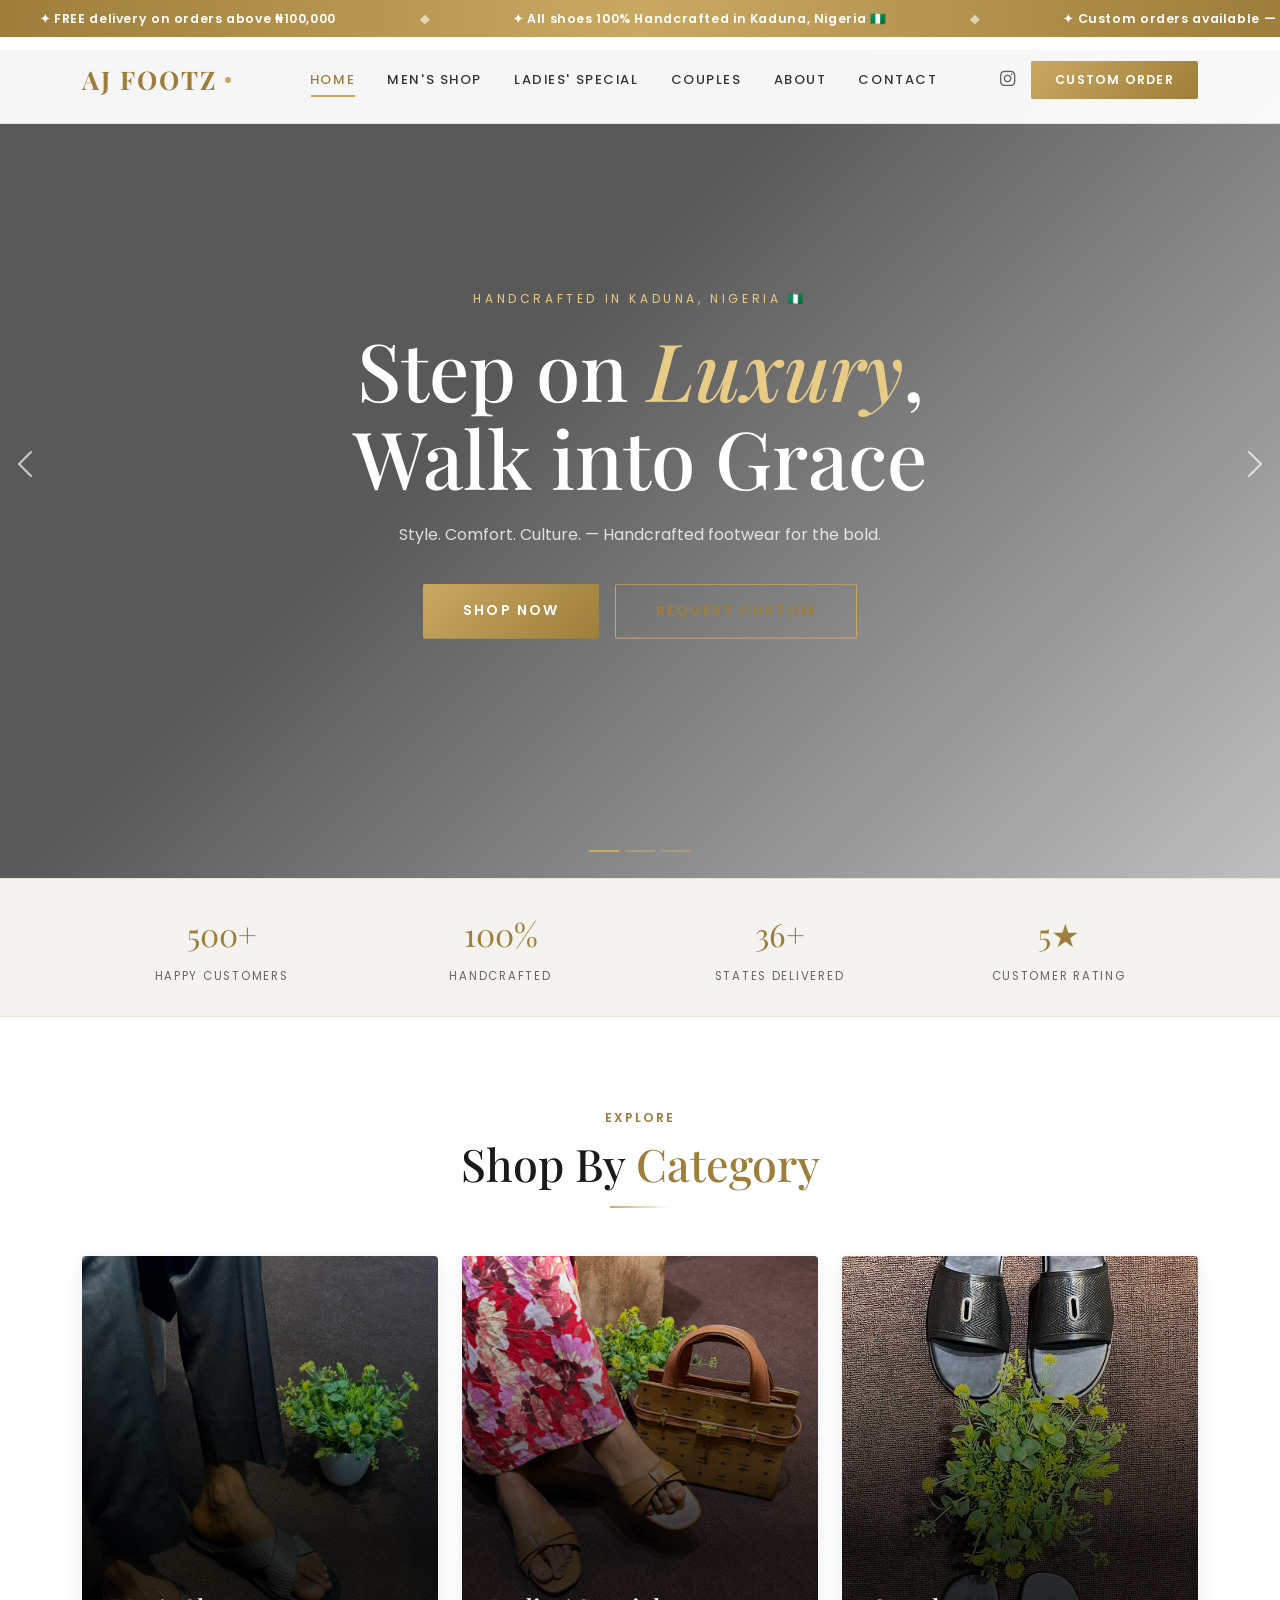
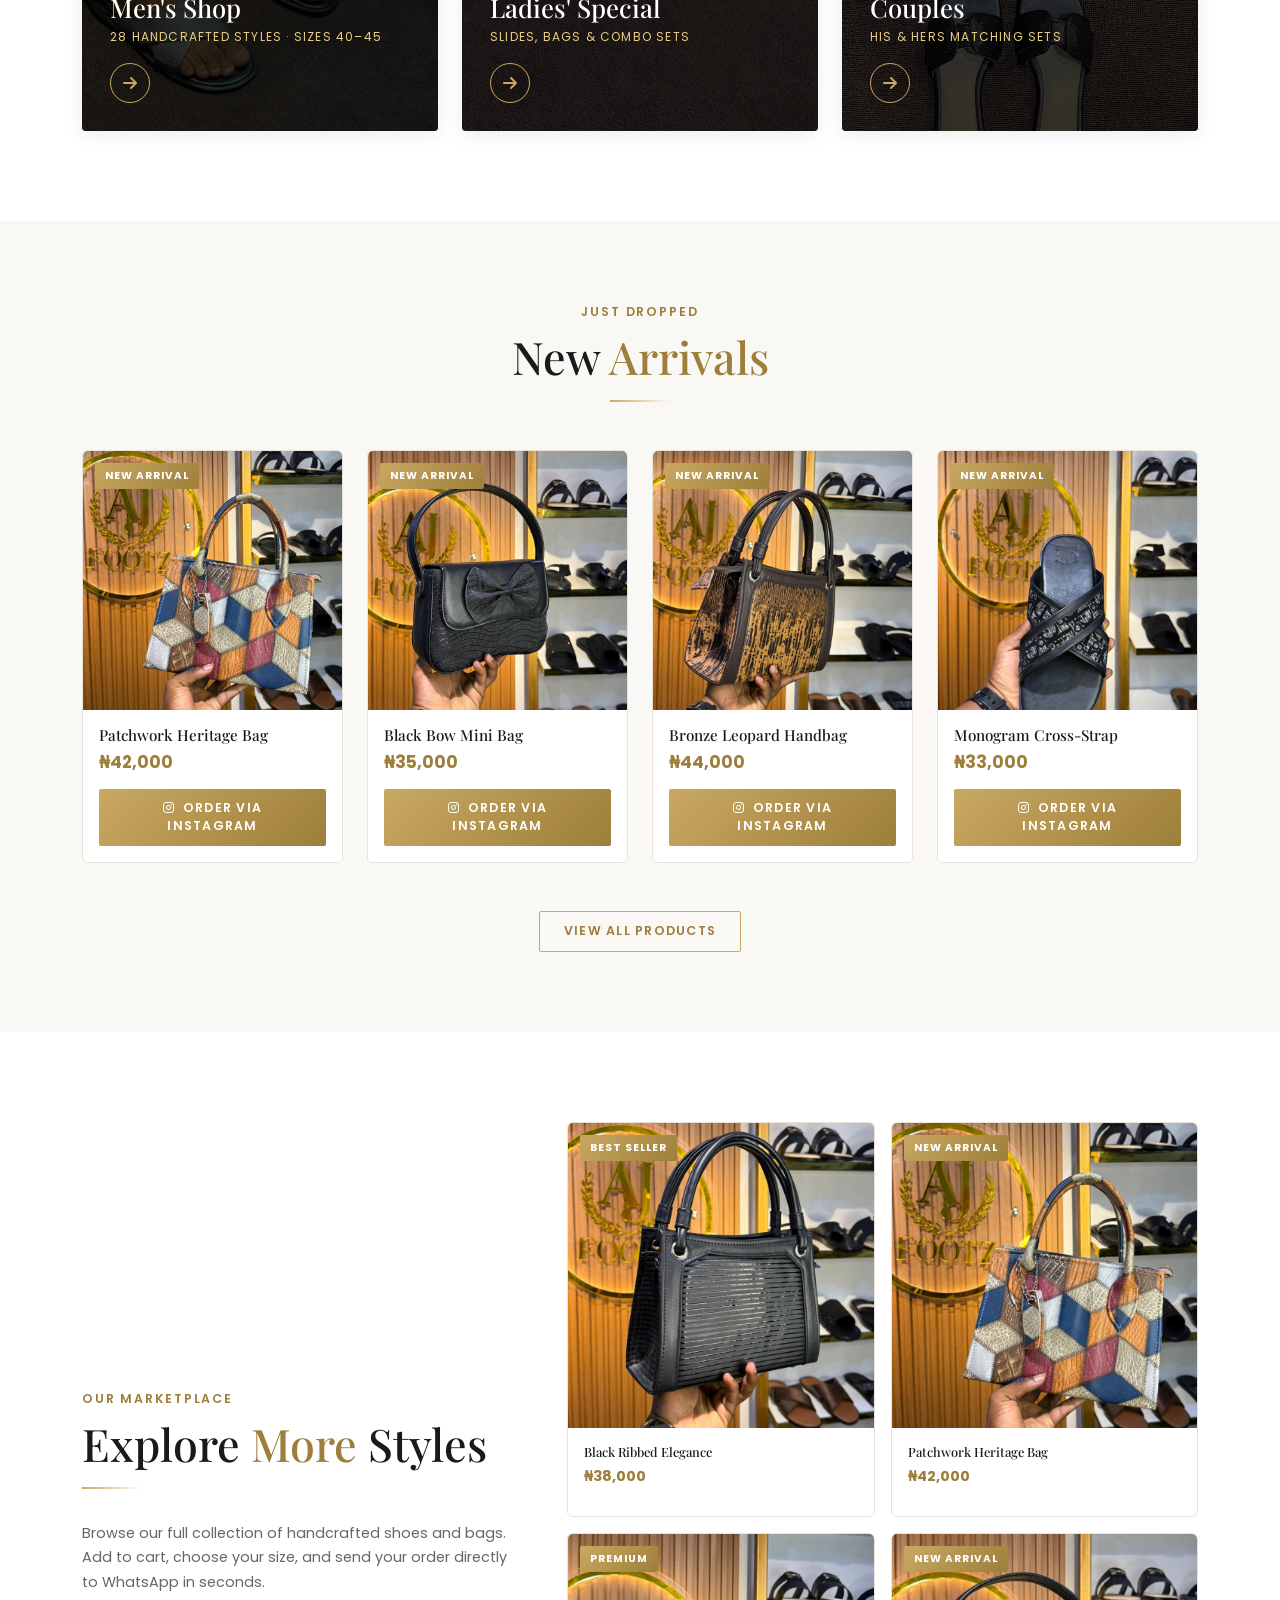
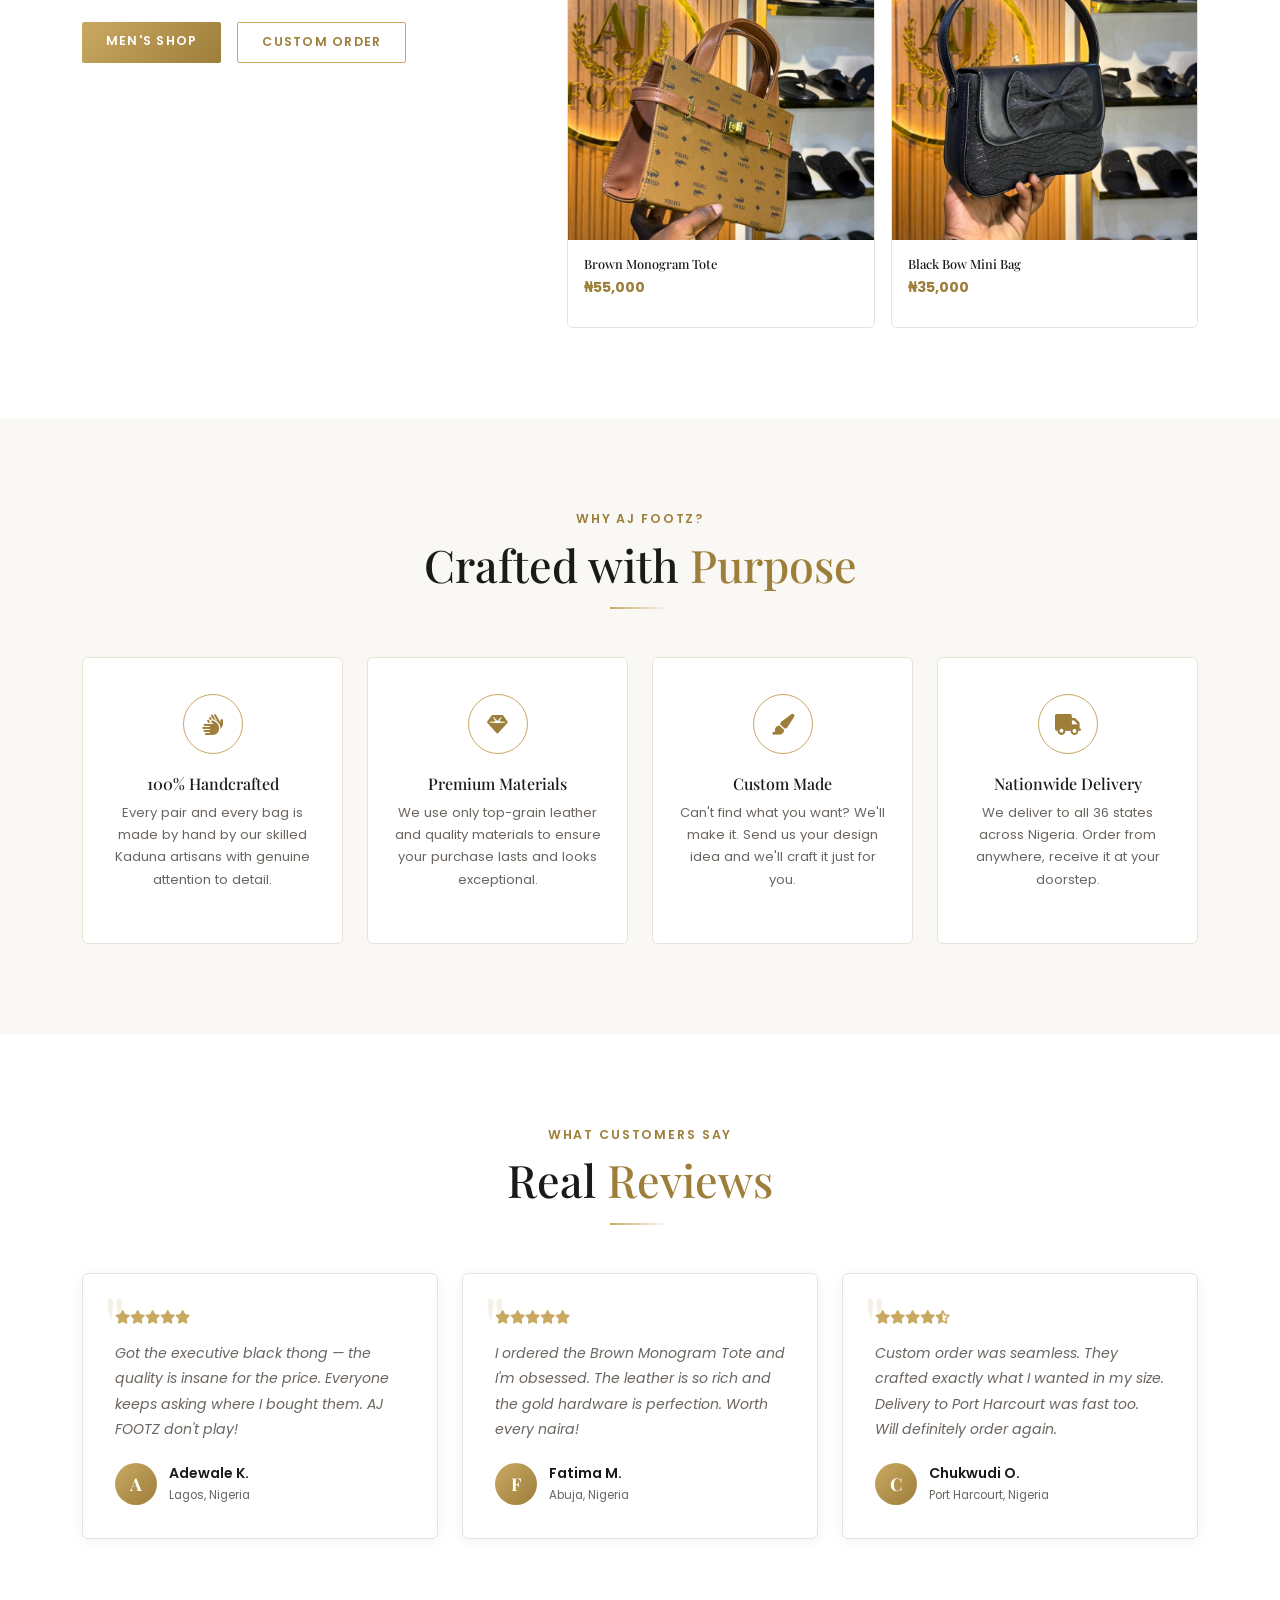
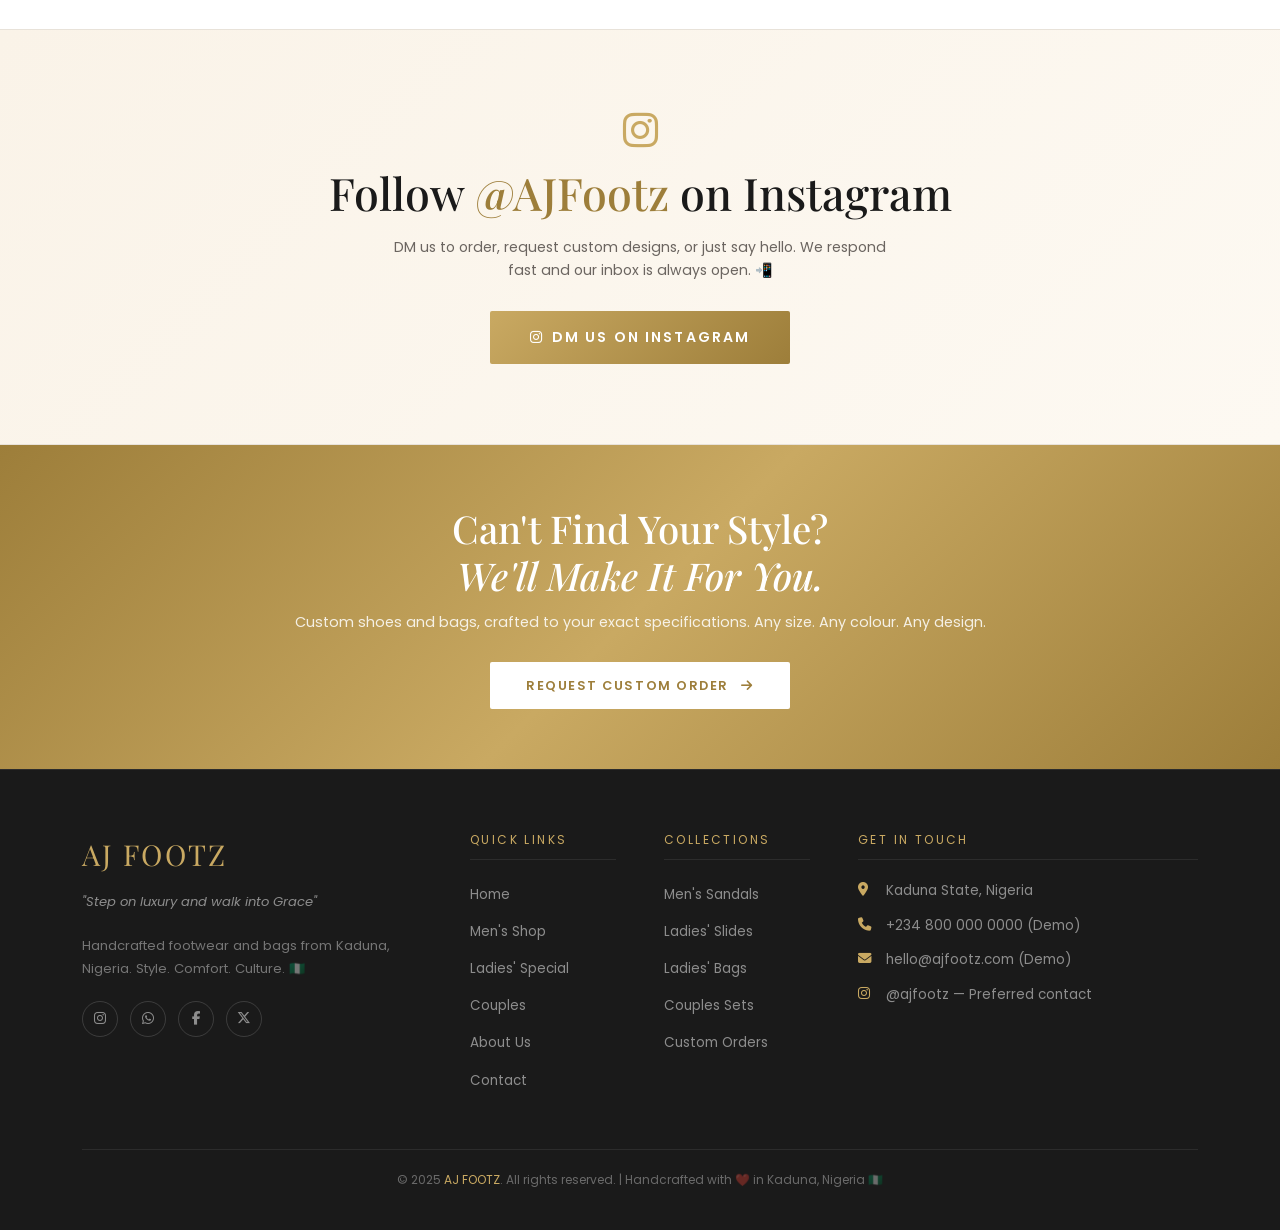
==== commit 8720bbf9: "Add Ladies' Special page with dynamic product display and cart functionality" ====
--- a/index.html
+++ b/index.html
@@ -36,32 +36,30 @@
   </div>
 
   <!-- Navbar -->
-  <nav id="mainNavbar" class="navbar navbar-expand-lg scrolled">
-    <div class="container">
-      <a class="navbar-brand" href="index.html">
-        AJ FOOTZ <span class="brand-dot"></span>
-      </a>
-      <button class="navbar-toggler" type="button" data-bs-toggle="collapse" data-bs-target="#navMenu">
-        <i class="fas fa-bars" style="color:var(--gold)"></i>
-      </button>
-      <div class="collapse navbar-collapse" id="navMenu">
-        <ul class="navbar-nav mx-auto gap-1">
-          <li class="nav-item"><a class="nav-link active" href="index.html">Home</a></li>
-          <li class="nav-item"><a class="nav-link" href="shop.html">Shop</a></li>
-          <li class="nav-item"><a class="nav-link" href="marketplace.html">Marketplace</a></li>
-          <li class="nav-item"><a class="nav-link" href="about.html">About</a></li>
-          <li class="nav-item"><a class="nav-link" href="contact.html">Contact</a></li>
-        </ul>
-        <div class="d-flex align-items-center gap-3">
-          <a href="https://instagram.com/ajfootz" target="_blank"
-            style="color:var(--gray);font-size:1.1rem;transition:all .3s" class="insta-link">
-            <i class="fab fa-instagram"></i>
-          </a>
-          <a href="contact.html#custom" class="btn btn-gold btn-sm">Custom Order</a>
-        </div>
-      </div>
-    </div>
-  </nav>
+<nav id="mainNavbar" class="navbar navbar-expand-lg scrolled">
+  <div class="container">
+    <a class="navbar-brand" href="index.html">AJ FOOTZ <span class="brand-dot"></span></a>
+    <button class="navbar-toggler" type="button" data-bs-toggle="collapse" data-bs-target="#navMenu">
+      <i class="fas fa-bars" style="color:var(--gold)"></i>
+    </button>
+    <div class="collapse navbar-collapse" id="navMenu">
+      <ul class="navbar-nav mx-auto gap-1">
+        <li class="nav-item"><a class="nav-link active" href="index.html">Home</a></li>
+        <li class="nav-item"><a class="nav-link " href="marketplace.html">Men's Shop</a></li>
+        <li class="nav-item"><a class="nav-link " href="ladies.html">Ladies' Special</a></li>
+        <li class="nav-item"><a class="nav-link " href="couples.html">Couples</a></li>
+        <li class="nav-item"><a class="nav-link " href="about.html">About</a></li>
+        <li class="nav-item"><a class="nav-link " href="contact.html">Contact</a></li>
+      </ul>
+      <div class="d-flex align-items-center gap-3">
+        <a href="https://instagram.com/ajfootz" target="_blank" style="color:var(--gray);font-size:1.1rem">
+          <i class="fab fa-instagram"></i>
+        </a>
+        <a href="contact.html#custom" class="btn btn-gold btn-sm">Custom Order</a>
+      </div>
+    </div>
+  </div>
+</nav>
 
   <!-- Hero Slider -->
   <section class="hero-section" style="margin-top:-74px">
@@ -93,7 +91,7 @@
             <h1 class="hero-title">Crafted for the<br><em>Bold</em> Gentleman</h1>
             <p class="hero-sub">Premium leather sandals and slides, handmade to order.</p>
             <div class="hero-btns">
-              <a href="shop.html?cat=shoes" class="btn btn-gold btn-lg-gold">Shop Men's</a>
+              <a href="marketplace.html" class="btn btn-gold btn-lg-gold">Shop Men's</a>
               <a href="about.html" class="btn btn-outline-gold btn-lg-gold">Our Story</a>
             </div>
           </div>
@@ -106,7 +104,7 @@
             <h1 class="hero-title">Bags that Make<br><em>Her</em> Statement</h1>
             <p class="hero-sub">Handcrafted women's bags — from structured to tote, each piece tells a story.</p>
             <div class="hero-btns">
-              <a href="shop.html?cat=bags" class="btn btn-gold btn-lg-gold">Shop Bags</a>
+              <a href="ladies.html" class="btn btn-gold btn-lg-gold">Shop Ladies'</a>
               <a href="marketplace.html" class="btn btn-outline-gold btn-lg-gold">View All</a>
             </div>
           </div>
@@ -153,33 +151,44 @@
         <h2 class="section-title reveal">Shop By <span class="accent">Category</span></h2>
         <div class="gold-line center"></div>
       </div>
-      <div class="row g-4">
-        <div class="col-md-6 reveal">
-          <a href="shop.html?cat=shoes" class="text-decoration-none">
-            <div class="category-card">
-              <img src="images/shoe_rack.jpeg" alt="Men's Shoes"
-                style="width:100%;height:100%;object-fit:cover;object-position:center;">
-              <div class="category-card-overlay">
-                <h3 class="category-card-title">Men's Palm</h3>
-                <p class="category-card-sub">10+ Styles Available</p>
-                <div class="category-card-arrow"><i class="fas fa-arrow-right"></i></div>
-              </div>
-            </div>
-          </a>
-        </div>
-        <div class="col-md-6 reveal">
-          <a href="shop.html?cat=bags" class="text-decoration-none">
-            <div class="category-card">
-              <img src="https://images.unsplash.com/photo-1584917865442-de89df76afd3?w=700&q=80" alt="Women's Bags">
-              <div class="category-card-overlay">
-                <h3 class="category-card-title">Women's Bags</h3>
-                <p class="category-card-sub">6 Exclusive Styles</p>
-                <div class="category-card-arrow"><i class="fas fa-arrow-right"></i></div>
-              </div>
-            </div>
-          </a>
-        </div>
-      </div>
+          <div class="row g-4">
+      <div class="col-md-4 reveal">
+        <a href="marketplace.html" class="text-decoration-none">
+          <div class="category-card">
+            <img src="images/mens/1002747119.jpg" alt="Men's Sandals" style="object-position:center top">
+            <div class="category-card-overlay">
+              <h3 class="category-card-title">Men's Shop</h3>
+              <p class="category-card-sub">28 Handcrafted Styles · Sizes 40–45</p>
+              <div class="category-card-arrow"><i class="fas fa-arrow-right"></i></div>
+            </div>
+          </div>
+        </a>
+      </div>
+      <div class="col-md-4 reveal">
+        <a href="ladies.html" class="text-decoration-none">
+          <div class="category-card">
+            <img src="images/ladies/1002747105.jpg" alt="Ladies' Special">
+            <div class="category-card-overlay">
+              <h3 class="category-card-title">Ladies' Special</h3>
+              <p class="category-card-sub">Slides, Bags & Combo Sets</p>
+              <div class="category-card-arrow"><i class="fas fa-arrow-right"></i></div>
+            </div>
+          </div>
+        </a>
+      </div>
+      <div class="col-md-4 reveal">
+        <a href="couples.html" class="text-decoration-none">
+          <div class="category-card">
+            <img src="images/couples/1002747125.jpg" alt="Couples Collection">
+            <div class="category-card-overlay">
+              <h3 class="category-card-title">Couples</h3>
+              <p class="category-card-sub">His & Hers Matching Sets</p>
+              <div class="category-card-arrow"><i class="fas fa-arrow-right"></i></div>
+            </div>
+          </div>
+        </a>
+      </div>
+    </div>
     </div>
   </section>
 
@@ -211,7 +220,7 @@
             Add to cart, choose your size, and send your order directly to WhatsApp in seconds.
           </p>
           <div class="d-flex gap-3 flex-wrap">
-            <a href="marketplace.html" class="btn btn-gold">Shop Marketplace</a>
+            <a href="marketplace.html" class="btn btn-gold">Men's Shop</a>
             <a href="contact.html#custom" class="btn btn-outline-gold">Custom Order</a>
           </div>
         </div>
@@ -341,67 +350,55 @@
 
   <!-- Footer -->
   <footer class="site-footer">
-    <div class="container">
-      <div class="row g-5">
-        <div class="col-lg-4">
-          <div class="footer-brand">AJ FOOTZ</div>
-          <p class="footer-tagline">"Step on luxury and walk into Grace"</p>
-          <p style="color:var(--gray);font-size:.82rem;line-height:1.8;margin-bottom:20px">
-            Handcrafted unisex footwear and bags from Kaduna, Nigeria.
-            Style. Comfort. Culture. 🇳🇬
-          </p>
-          <div class="footer-social">
-            <a href="https://instagram.com/ajfootz" target="_blank" title="Instagram"><i
-                class="fab fa-instagram"></i></a>
-            <a href="https://wa.me/2348000000000" target="_blank" title="WhatsApp"><i class="fab fa-whatsapp"></i></a>
-            <a href="#" title="Facebook"><i class="fab fa-facebook-f"></i></a>
-            <a href="#" title="Twitter/X"><i class="fab fa-x-twitter"></i></a>
-          </div>
-        </div>
-        <div class="col-6 col-lg-2">
-          <div class="footer-heading">Quick Links</div>
-          <ul class="footer-links">
-            <li><a href="index.html">Home</a></li>
-            <li><a href="shop.html">Shop</a></li>
-            <li><a href="marketplace.html">Marketplace</a></li>
-            <li><a href="about.html">About Us</a></li>
-            <li><a href="contact.html">Contact</a></li>
-          </ul>
-        </div>
-        <div class="col-6 col-lg-2">
-          <div class="footer-heading">Collections</div>
-          <ul class="footer-links">
-            <li><a href="shop.html?cat=shoes">Men's Sandals</a></li>
-            <li><a href="shop.html?cat=bags">Women's Bags</a></li>
-            <li><a href="contact.html#custom">Custom Orders</a></li>
-            <li><a href="marketplace.html">New Arrivals</a></li>
-          </ul>
-        </div>
-        <div class="col-lg-4">
-          <div class="footer-heading">Get In Touch</div>
-          <div class="footer-contact-item">
-            <i class="fas fa-map-marker-alt"></i>
-            <span>Kaduna State, Nigeria<br><small style="color:var(--gray)">Nationwide Delivery Available</small></span>
-          </div>
-          <div class="footer-contact-item">
-            <i class="fas fa-phone"></i>
-            <span>+234 800 000 0000 <small style="color:var(--gray)">(Demo)</small></span>
-          </div>
-          <div class="footer-contact-item">
-            <i class="fas fa-envelope"></i>
-            <span>hello@ajfootz.com <small style="color:var(--gray)">(Demo)</small></span>
-          </div>
-          <div class="footer-contact-item">
-            <i class="fab fa-instagram"></i>
-            <span>@ajfootz — Preferred contact</span>
-          </div>
-        </div>
-      </div>
-      <div class="footer-bottom">
-        <p>© 2026 <span>AJ FOOTZ</span>. All rights reserved. | Handcrafted with in Kaduna, Nigeria 🇳🇬</p>
-      </div>
-    </div>
-  </footer>
+  <div class="container">
+    <div class="row g-5">
+      <div class="col-lg-4">
+        <div class="footer-brand">AJ FOOTZ</div>
+        <p class="footer-tagline">"Step on luxury and walk into Grace"</p>
+        <p style="color:rgba(255,255,255,.4);font-size:.82rem;line-height:1.8;margin-bottom:20px">
+          Handcrafted footwear and bags from Kaduna, Nigeria. Style. Comfort. Culture. 🇳🇬
+        </p>
+        <div class="footer-social">
+          <a href="https://instagram.com/ajfootz" target="_blank"><i class="fab fa-instagram"></i></a>
+          <a href="https://wa.me/2348000000000" target="_blank"><i class="fab fa-whatsapp"></i></a>
+          <a href="#"><i class="fab fa-facebook-f"></i></a>
+          <a href="#"><i class="fab fa-x-twitter"></i></a>
+        </div>
+      </div>
+      <div class="col-6 col-lg-2">
+        <div class="footer-heading">Quick Links</div>
+        <ul class="footer-links">
+          <li><a href="index.html">Home</a></li>
+          <li><a href="marketplace.html">Men's Shop</a></li>
+          <li><a href="ladies.html">Ladies' Special</a></li>
+          <li><a href="couples.html">Couples</a></li>
+          <li><a href="about.html">About Us</a></li>
+          <li><a href="contact.html">Contact</a></li>
+        </ul>
+      </div>
+      <div class="col-6 col-lg-2">
+        <div class="footer-heading">Collections</div>
+        <ul class="footer-links">
+          <li><a href="marketplace.html">Men's Sandals</a></li>
+          <li><a href="ladies.html">Ladies' Slides</a></li>
+          <li><a href="ladies.html">Ladies' Bags</a></li>
+          <li><a href="couples.html">Couples Sets</a></li>
+          <li><a href="contact.html#custom">Custom Orders</a></li>
+        </ul>
+      </div>
+      <div class="col-lg-4">
+        <div class="footer-heading">Get In Touch</div>
+        <div class="footer-contact-item"><i class="fas fa-map-marker-alt"></i><span>Kaduna State, Nigeria</span></div>
+        <div class="footer-contact-item"><i class="fas fa-phone"></i><span>+234 800 000 0000 (Demo)</span></div>
+        <div class="footer-contact-item"><i class="fas fa-envelope"></i><span>hello@ajfootz.com (Demo)</span></div>
+        <div class="footer-contact-item"><i class="fab fa-instagram"></i><span>@ajfootz — Preferred contact</span></div>
+      </div>
+    </div>
+    <div class="footer-bottom">
+      <p>© 2025 <span>AJ FOOTZ</span>. All rights reserved. | Handcrafted with ❤️ in Kaduna, Nigeria 🇳🇬</p>
+    </div>
+  </div>
+</footer>
 
   <script src="https://cdn.jsdelivr.net/npm/bootstrap@5.3.2/dist/js/bootstrap.bundle.min.js"></script>
   <script src="js/products.js"></script>
--- a/css/style.css
+++ b/css/style.css
@@ -1,18 +1,18 @@
-/* ─── AJ FOOTZ — Luxury Footwear Brand ────────────────────────────────────── */
+/* ─── AJ FOOTZ — Luxury Footwear Brand (Light Theme) ───────────────────────── */
 @import url('https://fonts.googleapis.com/css2?family=Playfair+Display:ital,wght@0,400;0,600;0,700;1,400&family=Poppins:wght@300;400;500;600&display=swap');
 
 :root {
   --gold:        #C9A962;
   --gold-light:  #e8cc85;
   --gold-dark:   #9d7e3a;
-  --black:       #111111;
-  --black-soft:  #1A1A1A;
-  --card-bg:     #1e1e1e;
-  --cream:       #FAF9F6;
-  --cream-dark:  #e8e4dc;
+  --black:       #FFFFFF;
+  --black-soft:  #FAF8F4;
+  --card-bg:     #F5F3EF;
+  --cream:       #1A1A1A;
+  --cream-dark:  #333333;
   --brown:       #3D2B1F;
-  --gray:        #888888;
-  --border:      rgba(201,169,98,0.2);
+  --gray:        #6B6560;
+  --border:      #E8E2D9;
   --transition:  all 0.35s cubic-bezier(0.4,0,0.2,1);
 }
 
@@ -33,15 +33,15 @@
   color: var(--cream);
 }
 
-a { color: var(--gold); text-decoration: none; transition: var(--transition); }
-a:hover { color: var(--gold-light); }
+a { color: var(--gold-dark); text-decoration: none; transition: var(--transition); }
+a:hover { color: var(--gold); }
 
 img { max-width: 100%; }
 
 /* ─── Announcement Bar ────────────────────────────────────────────────────── */
 .announcement-bar {
   background: linear-gradient(90deg, var(--gold-dark), var(--gold), var(--gold-dark));
-  color: var(--black);
+  color: #fff;
   font-size: 0.78rem;
   font-weight: 600;
   letter-spacing: 0.05em;
@@ -58,7 +58,7 @@
 }
 
 .announcement-bar span { margin: 0 2.5rem; }
-.announcement-bar .dot { color: var(--black); opacity: 0.6; }
+.announcement-bar .dot { opacity: 0.6; }
 
 @keyframes marquee {
   from { transform: translateX(0); }
@@ -67,19 +67,20 @@
 
 /* ─── Navbar ──────────────────────────────────────────────────────────────── */
 #mainNavbar {
-  background: transparent;
-  padding: 18px 0;
+  background: rgba(255,255,255,0.95);
+  padding: 16px 0;
   transition: var(--transition);
   position: sticky;
   top: 0;
   z-index: 1050;
+  border-bottom: 1px solid var(--border);
 }
 
 #mainNavbar.scrolled {
-  background: rgba(17,17,17,0.97);
+  background: rgba(255,255,255,0.98);
   backdrop-filter: blur(12px);
   padding: 10px 0;
-  box-shadow: 0 2px 30px rgba(0,0,0,0.5);
+  box-shadow: 0 2px 20px rgba(0,0,0,0.08);
   border-bottom: 1px solid var(--border);
 }
 
@@ -88,7 +89,7 @@
   font-size: 1.6rem;
   font-weight: 700;
   letter-spacing: 0.08em;
-  color: var(--gold) !important;
+  color: var(--gold-dark) !important;
   display: flex;
   align-items: center;
   gap: 8px;
@@ -102,7 +103,7 @@
 }
 
 .nav-link {
-  color: var(--cream) !important;
+  color: #333 !important;
   font-size: 0.82rem;
   font-weight: 500;
   letter-spacing: 0.12em;
@@ -116,27 +117,26 @@
   content: '';
   position: absolute;
   bottom: 0; left: 50%;
-  width: 0; height: 1px;
+  width: 0; height: 2px;
   background: var(--gold);
   transition: var(--transition);
   transform: translateX(-50%);
 }
 
 .nav-link:hover, .nav-link.active {
-  color: var(--gold) !important;
+  color: var(--gold-dark) !important;
 }
 
 .nav-link:hover::after, .nav-link.active::after { width: 60%; }
 
 .navbar-toggler {
   border: 1px solid var(--border) !important;
-  color: var(--gold) !important;
 }
 
 /* ─── Buttons ─────────────────────────────────────────────────────────────── */
 .btn-gold {
   background: linear-gradient(135deg, var(--gold), var(--gold-dark));
-  color: var(--black) !important;
+  color: #fff !important;
   font-family: 'Poppins', sans-serif;
   font-size: 0.78rem;
   font-weight: 600;
@@ -152,14 +152,14 @@
 .btn-gold:hover {
   background: linear-gradient(135deg, var(--gold-light), var(--gold));
   transform: translateY(-2px);
-  box-shadow: 0 6px 20px rgba(201,169,98,0.3);
-  color: var(--black) !important;
+  box-shadow: 0 6px 20px rgba(201,169,98,0.35);
+  color: #fff !important;
 }
 
 .btn-outline-gold {
   background: transparent;
-  color: var(--gold) !important;
-  border: 1px solid var(--gold);
+  color: var(--gold-dark) !important;
+  border: 1.5px solid var(--gold);
   font-size: 0.78rem;
   font-weight: 600;
   letter-spacing: 0.1em;
@@ -172,9 +172,9 @@
 
 .btn-outline-gold:hover {
   background: var(--gold);
-  color: var(--black) !important;
+  color: #fff !important;
   transform: translateY(-2px);
-  box-shadow: 0 6px 20px rgba(201,169,98,0.2);
+  box-shadow: 0 6px 20px rgba(201,169,98,0.25);
 }
 
 .btn-lg-gold {
@@ -191,14 +191,15 @@
   line-height: 1.2;
 }
 
-.section-title .accent { color: var(--gold); }
+.section-title .accent { color: var(--gold-dark); }
 
 .section-subtitle {
-  color: var(--gray);
-  font-size: 0.88rem;
-  letter-spacing: 0.08em;
+  color: var(--gold-dark);
+  font-size: 0.78rem;
+  letter-spacing: 0.15em;
   text-transform: uppercase;
   margin-bottom: 8px;
+  font-weight: 600;
 }
 
 .gold-line {
@@ -229,7 +230,7 @@
 .hero-slide::before {
   content: '';
   position: absolute; inset: 0;
-  background: linear-gradient(135deg, rgba(0,0,0,0.75) 40%, rgba(0,0,0,0.3) 100%);
+  background: linear-gradient(135deg, rgba(0,0,0,0.65) 40%, rgba(0,0,0,0.25) 100%);
 }
 
 .hero-content {
@@ -245,7 +246,7 @@
   font-size: 0.75rem;
   letter-spacing: 0.3em;
   text-transform: uppercase;
-  color: var(--gold);
+  color: var(--gold-light);
   margin-bottom: 16px;
   opacity: 0;
   animation: fadeInDown 0.8s 0.3s ease forwards;
@@ -255,17 +256,17 @@
   font-family: 'Playfair Display', serif;
   font-size: clamp(2.5rem, 7vw, 5rem);
   line-height: 1.1;
-  color: var(--cream);
+  color: #fff;
   margin-bottom: 20px;
   opacity: 0;
   animation: fadeInUp 0.8s 0.5s ease forwards;
 }
 
-.hero-title em { color: var(--gold); font-style: italic; }
+.hero-title em { color: var(--gold-light); font-style: italic; }
 
 .hero-sub {
   font-size: 1rem;
-  color: rgba(250,249,246,0.75);
+  color: rgba(255,255,255,0.8);
   margin-bottom: 36px;
   opacity: 0;
   animation: fadeInUp 0.8s 0.7s ease forwards;
@@ -293,7 +294,7 @@
 
 /* ─── Stats Bar ───────────────────────────────────────────────────────────── */
 .stats-bar {
-  background: var(--black-soft);
+  background: var(--card-bg);
   border-top: 1px solid var(--border);
   border-bottom: 1px solid var(--border);
   padding: 28px 0;
@@ -303,7 +304,7 @@
 .stat-num {
   font-family: 'Playfair Display', serif;
   font-size: 2rem;
-  color: var(--gold);
+  color: var(--gold-dark);
   display: block;
 }
 
@@ -320,7 +321,8 @@
   overflow: hidden;
   border-radius: 4px;
   cursor: pointer;
-  aspect-ratio: 4/3;  /* 👈 change this to 16/9 for wider, less tall */
+  aspect-ratio: 3/4;
+  box-shadow: 0 4px 20px rgba(0,0,0,0.08);
 }
 
 .category-card img {
@@ -333,7 +335,7 @@
 
 .category-card-overlay {
   position: absolute; inset: 0;
-  background: linear-gradient(to top, rgba(0,0,0,0.85) 40%, transparent 100%);
+  background: linear-gradient(to top, rgba(0,0,0,0.8) 40%, transparent 100%);
   display: flex;
   flex-direction: column;
   justify-content: flex-end;
@@ -343,7 +345,7 @@
 .category-card-title {
   font-family: 'Playfair Display', serif;
   font-size: 1.6rem;
-  color: var(--cream);
+  color: #fff;
   margin-bottom: 4px;
 }
 
@@ -351,7 +353,7 @@
   font-size: 0.75rem;
   letter-spacing: 0.1em;
   text-transform: uppercase;
-  color: var(--gold);
+  color: var(--gold-light);
   margin-bottom: 16px;
 }
 
@@ -366,14 +368,14 @@
 
 .category-card:hover .category-card-arrow {
   background: var(--gold);
-  color: var(--black);
+  color: #fff;
 }
 
 /* ─── Product Cards ───────────────────────────────────────────────────────── */
 .product-card {
-  background: var(--card-bg);
+  background: var(--black);
   border: 1px solid var(--border);
-  border-radius: 4px;
+  border-radius: 6px;
   overflow: hidden;
   transition: var(--transition);
   height: 100%;
@@ -382,15 +384,15 @@
 
 .product-card:hover {
   transform: translateY(-6px);
-  box-shadow: 0 16px 40px rgba(0,0,0,0.4);
-  border-color: rgba(201,169,98,0.5);
+  box-shadow: 0 16px 40px rgba(0,0,0,0.12);
+  border-color: var(--gold);
 }
 
 .product-badge {
   position: absolute;
   top: 12px; left: 12px;
   background: linear-gradient(135deg, var(--gold), var(--gold-dark));
-  color: var(--black);
+  color: #fff;
   font-size: 0.65rem;
   font-weight: 700;
   letter-spacing: 0.1em;
@@ -416,7 +418,7 @@
 
 .product-overlay {
   position: absolute; inset: 0;
-  background: rgba(0,0,0,0.75);
+  background: rgba(0,0,0,0.7);
   display: flex;
   align-items: center;
   justify-content: center;
@@ -428,13 +430,13 @@
 .product-card:hover .product-overlay { opacity: 1; }
 
 .product-desc-preview {
-  color: var(--cream);
+  color: #fff;
   font-size: 0.8rem;
   text-align: center;
   line-height: 1.6;
 }
 
-.product-info { padding: 16px; }
+.product-info { padding: 16px; background: var(--black); }
 
 .product-name {
   font-size: 0.95rem;
@@ -444,8 +446,8 @@
 }
 
 .product-price {
-  color: var(--gold);
-  font-weight: 600;
+  color: var(--gold-dark);
+  font-weight: 700;
   font-size: 1.05rem;
   margin-bottom: 12px;
 }
@@ -461,7 +463,7 @@
 }
 
 .size-select:focus {
-  background: var(--black-soft);
+  background: var(--black);
   border-color: var(--gold);
   color: var(--cream);
   box-shadow: 0 0 0 2px rgba(201,169,98,0.15);
@@ -475,30 +477,31 @@
   text-align: center;
   padding: 36px 24px;
   border: 1px solid var(--border);
-  border-radius: 4px;
-  background: var(--card-bg);
+  border-radius: 6px;
+  background: var(--black);
   transition: var(--transition);
 }
 
 .why-card:hover {
-  border-color: rgba(201,169,98,0.5);
+  border-color: var(--gold);
   transform: translateY(-4px);
+  box-shadow: 0 8px 30px rgba(0,0,0,0.08);
 }
 
 .why-icon {
   width: 60px; height: 60px;
-  border: 1px solid var(--gold);
+  border: 1.5px solid var(--gold);
   border-radius: 50%;
   display: flex; align-items: center; justify-content: center;
   margin: 0 auto 20px;
   font-size: 1.3rem;
-  color: var(--gold);
+  color: var(--gold-dark);
   transition: var(--transition);
 }
 
 .why-card:hover .why-icon {
   background: var(--gold);
-  color: var(--black);
+  color: #fff;
 }
 
 .why-card h5 {
@@ -511,11 +514,12 @@
 
 /* ─── Testimonials ────────────────────────────────────────────────────────── */
 .testimonial-card {
-  background: var(--card-bg);
+  background: var(--black);
   border: 1px solid var(--border);
-  border-radius: 4px;
+  border-radius: 6px;
   padding: 32px;
   position: relative;
+  box-shadow: 0 2px 16px rgba(0,0,0,0.05);
 }
 
 .testimonial-card::before {
@@ -523,7 +527,7 @@
   font-family: 'Playfair Display', serif;
   font-size: 5rem;
   color: var(--gold);
-  opacity: 0.2;
+  opacity: 0.15;
   position: absolute;
   top: 10px; left: 20px;
   line-height: 1;
@@ -533,7 +537,7 @@
 
 .testimonial-text {
   font-size: 0.88rem;
-  color: rgba(250,249,246,0.8);
+  color: var(--gray);
   line-height: 1.8;
   margin-bottom: 20px;
   font-style: italic;
@@ -550,16 +554,16 @@
   display: flex; align-items: center; justify-content: center;
   font-family: 'Playfair Display', serif;
   font-size: 1.1rem;
-  color: var(--black);
+  color: #fff;
   font-weight: 700;
 }
 
-.testimonial-name { font-weight: 600; font-size: 0.88rem; }
+.testimonial-name { font-weight: 600; font-size: 0.88rem; color: var(--cream); }
 .testimonial-loc { font-size: 0.72rem; color: var(--gray); }
 
 /* ─── Instagram CTA Section ───────────────────────────────────────────────── */
 .instagram-cta {
-  background: linear-gradient(135deg, var(--brown) 0%, var(--black-soft) 100%);
+  background: linear-gradient(135deg, #FAF3E8 0%, #FDF9F2 100%);
   border-top: 1px solid var(--border);
   border-bottom: 1px solid var(--border);
   padding: 80px 0;
@@ -576,15 +580,15 @@
 .custom-order-banner h2 {
   font-family: 'Playfair Display', serif;
   font-size: clamp(1.6rem, 3vw, 2.4rem);
-  color: var(--black);
+  color: #fff;
   margin-bottom: 12px;
 }
 
-.custom-order-banner p { color: var(--brown); margin-bottom: 28px; font-size: 0.9rem; }
+.custom-order-banner p { color: rgba(255,255,255,0.85); margin-bottom: 28px; font-size: 0.9rem; }
 
 .custom-order-banner .btn {
-  background: var(--black);
-  color: var(--gold) !important;
+  background: #fff;
+  color: var(--gold-dark) !important;
   border: none;
   padding: 14px 36px;
   font-size: 0.8rem;
@@ -596,15 +600,15 @@
 }
 
 .custom-order-banner .btn:hover {
-  background: var(--black-soft);
+  background: var(--cream);
   transform: translateY(-2px);
-  box-shadow: 0 8px 24px rgba(0,0,0,0.3);
+  box-shadow: 0 8px 24px rgba(0,0,0,0.15);
 }
 
 /* ─── Footer ──────────────────────────────────────────────────────────────── */
 .site-footer {
-  background: var(--black);
-  border-top: 1px solid var(--border);
+  background: #1A1A1A;
+  border-top: 1px solid rgba(255,255,255,0.08);
   padding: 60px 0 24px;
 }
 
@@ -618,17 +622,17 @@
 
 .footer-tagline {
   font-size: 0.82rem;
-  color: var(--gray);
+  color: rgba(255,255,255,0.5);
   font-style: italic;
   margin-bottom: 20px;
 }
 
 .footer-social a {
   width: 36px; height: 36px;
-  border: 1px solid var(--border);
+  border: 1px solid rgba(255,255,255,0.15);
   border-radius: 50%;
   display: inline-flex; align-items: center; justify-content: center;
-  color: var(--gray);
+  color: rgba(255,255,255,0.5);
   margin-right: 8px;
   transition: var(--transition);
   font-size: 0.85rem;
@@ -647,13 +651,13 @@
   color: var(--gold);
   margin-bottom: 20px;
   padding-bottom: 8px;
-  border-bottom: 1px solid var(--border);
+  border-bottom: 1px solid rgba(255,255,255,0.08);
 }
 
 .footer-links { list-style: none; padding: 0; }
 .footer-links li { margin-bottom: 10px; }
 .footer-links a {
-  color: var(--gray);
+  color: rgba(255,255,255,0.5);
   font-size: 0.84rem;
   transition: var(--transition);
 }
@@ -662,7 +666,7 @@
 
 .footer-contact-item {
   display: flex; gap: 12px;
-  color: var(--gray);
+  color: rgba(255,255,255,0.5);
   font-size: 0.84rem;
   margin-bottom: 12px;
   align-items: flex-start;
@@ -671,12 +675,12 @@
 .footer-contact-item i { color: var(--gold); margin-top: 3px; min-width: 16px; }
 
 .footer-bottom {
-  border-top: 1px solid var(--border);
+  border-top: 1px solid rgba(255,255,255,0.08);
   padding-top: 20px;
   margin-top: 40px;
   text-align: center;
   font-size: 0.75rem;
-  color: var(--gray);
+  color: rgba(255,255,255,0.35);
 }
 
 .footer-bottom span { color: var(--gold); }
@@ -693,7 +697,7 @@
 .about-hero::before {
   content: '';
   position: absolute; inset: 0;
-  background: rgba(0,0,0,0.65);
+  background: rgba(0,0,0,0.55);
 }
 
 .about-hero-content { position: relative; z-index: 1; }
@@ -701,20 +705,24 @@
 .value-card {
   border-left: 3px solid var(--gold);
   padding: 20px 24px;
-  background: var(--card-bg);
+  background: var(--black);
   border-radius: 0 4px 4px 0;
   margin-bottom: 16px;
-}
-
-.value-card h5 { color: var(--gold); font-size: 0.95rem; margin-bottom: 6px; }
+  border-top: 1px solid var(--border);
+  border-bottom: 1px solid var(--border);
+  border-right: 1px solid var(--border);
+}
+
+.value-card h5 { color: var(--gold-dark); font-size: 0.95rem; margin-bottom: 6px; }
 .value-card p { color: var(--gray); font-size: 0.84rem; margin: 0; }
 
 /* ─── Contact Page ────────────────────────────────────────────────────────── */
 .contact-form-wrap {
-  background: var(--card-bg);
+  background: var(--black);
   border: 1px solid var(--border);
-  border-radius: 4px;
+  border-radius: 6px;
   padding: 40px;
+  box-shadow: 0 4px 24px rgba(0,0,0,0.06);
 }
 
 .form-control, .form-select {
@@ -729,11 +737,12 @@
 
 .form-control:focus, .form-select:focus {
   border-color: var(--gold) !important;
-  box-shadow: 0 0 0 3px rgba(201,169,98,0.1) !important;
+  box-shadow: 0 0 0 3px rgba(201,169,98,0.12) !important;
   outline: none !important;
-}
-
-.form-control::placeholder { color: var(--gray) !important; }
+  background: var(--black) !important;
+}
+
+.form-control::placeholder { color: #aaa !important; }
 
 .form-label {
   font-size: 0.75rem;
@@ -741,28 +750,33 @@
   text-transform: uppercase;
   color: var(--gray);
   margin-bottom: 6px;
+  font-weight: 500;
 }
 
 .contact-info-card {
-  background: var(--card-bg);
+  background: var(--black);
   border: 1px solid var(--border);
-  border-radius: 4px;
+  border-radius: 6px;
   padding: 28px;
   margin-bottom: 16px;
   display: flex;
   gap: 16px;
   align-items: flex-start;
   transition: var(--transition);
-}
-
-.contact-info-card:hover { border-color: rgba(201,169,98,0.4); }
+  box-shadow: 0 2px 12px rgba(0,0,0,0.04);
+}
+
+.contact-info-card:hover {
+  border-color: var(--gold);
+  box-shadow: 0 4px 20px rgba(0,0,0,0.08);
+}
 
 .contact-info-icon {
   width: 44px; height: 44px;
   background: linear-gradient(135deg, var(--gold), var(--gold-dark));
   border-radius: 2px;
   display: flex; align-items: center; justify-content: center;
-  color: var(--black);
+  color: #fff;
   font-size: 1rem;
   flex-shrink: 0;
 }
@@ -770,10 +784,11 @@
 /* ─── Shop Page ───────────────────────────────────────────────────────────── */
 .shop-hero {
   min-height: 40vh;
-  background: linear-gradient(135deg, var(--brown) 0%, var(--black-soft) 100%);
+  background: linear-gradient(135deg, #FAF3E8 0%, #FDF9F2 100%);
   display: flex; align-items: center;
   position: relative;
   overflow: hidden;
+  border-bottom: 1px solid var(--border);
 }
 
 .shop-hero::before {
@@ -783,7 +798,7 @@
   transform: translateY(-50%);
   font-family: 'Playfair Display', serif;
   font-size: 18rem;
-  color: rgba(201,169,98,0.04);
+  color: rgba(201,169,98,0.06);
   letter-spacing: -0.05em;
   pointer-events: none;
 }
@@ -793,7 +808,7 @@
 
 .filter-btn {
   background: transparent;
-  border: 1px solid var(--border);
+  border: 1.5px solid var(--border);
   color: var(--gray);
   font-size: 0.75rem;
   font-weight: 600;
@@ -808,13 +823,13 @@
 .filter-btn:hover, .filter-btn.active {
   background: var(--gold);
   border-color: var(--gold);
-  color: var(--black);
+  color: #fff;
 }
 
 /* ─── Cart Sidebar ────────────────────────────────────────────────────────── */
 #cartOverlay {
   position: fixed; inset: 0;
-  background: rgba(0,0,0,0.6);
+  background: rgba(0,0,0,0.4);
   z-index: 1100;
   opacity: 0; pointer-events: none;
   transition: opacity 0.3s ease;
@@ -828,12 +843,13 @@
   width: 420px;
   max-width: 95vw;
   height: 100vh;
-  background: #161616;
+  background: #fff;
   border-left: 1px solid var(--border);
   z-index: 1200;
   transition: right 0.4s cubic-bezier(0.4,0,0.2,1);
   display: flex;
   flex-direction: column;
+  box-shadow: -4px 0 30px rgba(0,0,0,0.1);
 }
 
 #cartSidebar.open { right: 0; }
@@ -844,6 +860,7 @@
   display: flex;
   align-items: center;
   justify-content: space-between;
+  background: var(--black-soft);
 }
 
 .cart-header h5 {
@@ -861,25 +878,27 @@
   padding: 4px;
 }
 
-.cart-close:hover { color: var(--gold); }
+.cart-close:hover { color: var(--gold-dark); }
 
 .cart-body {
   flex: 1; overflow-y: auto;
   padding: 20px 24px;
   scrollbar-width: thin;
   scrollbar-color: var(--border) transparent;
+  background: #fff;
 }
 
 .cart-item-img {
   width: 70px; height: 70px;
   object-fit: cover;
-  border-radius: 2px;
+  border-radius: 4px;
   flex-shrink: 0;
+  border: 1px solid var(--border);
 }
 
 .cart-item-name { font-size: 0.88rem; font-weight: 500; color: var(--cream); }
 .cart-item-meta { font-size: 0.72rem; color: var(--gray); }
-.cart-item-price { font-size: 0.9rem; color: var(--gold); font-weight: 600; }
+.cart-item-price { font-size: 0.9rem; color: var(--gold-dark); font-weight: 700; }
 
 .qty-btn {
   width: 26px; height: 26px;
@@ -893,8 +912,8 @@
   transition: var(--transition);
 }
 
-.qty-btn:hover { background: var(--gold); border-color: var(--gold); color: var(--black); }
-.qty-val { font-size: 0.85rem; min-width: 20px; text-align: center; }
+.qty-btn:hover { background: var(--gold); border-color: var(--gold); color: #fff; }
+.qty-val { font-size: 0.85rem; min-width: 20px; text-align: center; color: var(--cream); }
 
 .remove-btn {
   background: none; border: none;
@@ -918,11 +937,12 @@
   margin-bottom: 16px;
 }
 
-#cartEmpty p { font-size: 0.88rem; }
+#cartEmpty p { font-size: 0.88rem; color: var(--gray); }
 
 .cart-footer {
   padding: 20px 24px;
   border-top: 1px solid var(--border);
+  background: var(--black-soft);
 }
 
 .cart-total-row {
@@ -933,14 +953,14 @@
 }
 
 .cart-total-label { font-size: 0.8rem; color: var(--gray); text-transform: uppercase; letter-spacing: 0.1em; }
-.cart-total-amount { font-size: 1.2rem; font-weight: 700; color: var(--gold); font-family: 'Playfair Display', serif; }
+.cart-total-amount { font-size: 1.2rem; font-weight: 700; color: var(--gold-dark); font-family: 'Playfair Display', serif; }
 
 .count-badge {
   position: absolute;
   top: -8px; right: -8px;
   width: 18px; height: 18px;
   background: var(--gold);
-  color: var(--black);
+  color: #fff;
   border-radius: 50%;
   font-size: 0.65rem;
   font-weight: 700;
@@ -954,10 +974,10 @@
   width: 54px; height: 54px;
   background: linear-gradient(135deg, var(--gold), var(--gold-dark));
   border: none; border-radius: 50%;
-  color: var(--black);
+  color: #fff;
   font-size: 1.1rem;
   cursor: pointer;
-  box-shadow: 0 6px 24px rgba(201,169,98,0.35);
+  box-shadow: 0 6px 24px rgba(201,169,98,0.4);
   display: flex; align-items: center; justify-content: center;
   transition: var(--transition);
   z-index: 999;
@@ -965,14 +985,14 @@
 
 .cart-float-btn:hover {
   transform: scale(1.1);
-  box-shadow: 0 10px 32px rgba(201,169,98,0.45);
+  box-shadow: 0 10px 32px rgba(201,169,98,0.5);
 }
 
 /* ─── Toast ───────────────────────────────────────────────────────────────── */
 .cart-toast {
   position: fixed;
   bottom: 90px; right: 28px;
-  background: var(--card-bg);
+  background: #fff;
   border: 1px solid var(--border);
   border-left: 3px solid var(--gold);
   color: var(--cream);
@@ -984,6 +1004,7 @@
   transform: translateY(10px);
   transition: all 0.3s ease;
   pointer-events: none;
+  box-shadow: 0 4px 20px rgba(0,0,0,0.1);
 }
 
 .cart-toast.show { opacity: 1; transform: translateY(0); }
@@ -991,8 +1012,8 @@
 
 /* ─── Marketplace Announcement Bar ───────────────────────────────────────── */
 .marketplace-announcement {
-  background: linear-gradient(90deg, #0a0a0a 0%, var(--black-soft) 50%, #0a0a0a 100%);
-  border-bottom: 1px solid var(--border);
+  background: #1A1A1A;
+  border-bottom: 1px solid rgba(255,255,255,0.08);
   padding: 14px 0;
   overflow: hidden;
   white-space: nowrap;
@@ -1002,7 +1023,7 @@
 .marketplace-announcement .marquee-track {
   display: inline-block;
   animation: marquee 25s linear infinite;
-  color: var(--gold);
+  color: var(--gold-light);
   font-size: 0.8rem;
   letter-spacing: 0.1em;
 }
@@ -1016,7 +1037,6 @@
 
 .reveal.visible { opacity: 1; transform: none; }
 
-/* Stagger delays */
 .reveal:nth-child(2) { transition-delay: 0.1s; }
 .reveal:nth-child(3) { transition-delay: 0.2s; }
 .reveal:nth-child(4) { transition-delay: 0.3s; }
@@ -1025,7 +1045,7 @@
 
 /* ─── Animations ──────────────────────────────────────────────────────────── */
 @keyframes fadeInUp {
-  from { opacity: 0; transform: translateY(20px); }
+  from { opacity: 0; transform: translateY(24px); }
   to   { opacity: 1; transform: translateY(0); }
 }
 
@@ -1039,13 +1059,8 @@
   to   { opacity: 1; }
 }
 
-@keyframes fadeInUp {
-  from { opacity: 0; transform: translateY(24px); }
-  to   { opacity: 1; transform: translateY(0); }
-}
-
 /* ─── Misc Helpers ────────────────────────────────────────────────────────── */
-.text-gold { color: var(--gold) !important; }
+.text-gold { color: var(--gold-dark) !important; }
 .border-gold { border-color: var(--gold) !important; }
 .bg-card { background: var(--card-bg); }
 .section-pad { padding: 90px 0; }
@@ -1057,7 +1072,6 @@
   margin: 0;
 }
 
-/* Search input */
 .search-wrap { position: relative; }
 .search-wrap i { position: absolute; left: 14px; top: 50%; transform: translateY(-50%); color: var(--gray); }
 .search-input { padding-left: 40px !important; }
@@ -1065,7 +1079,7 @@
 /* ─── Page Hero (inner pages) ─────────────────────────────────────────────── */
 .page-hero {
   padding: 100px 0 60px;
-  background: linear-gradient(180deg, var(--black-soft) 0%, var(--black) 100%);
+  background: linear-gradient(180deg, #FAF3E8 0%, #FDF9F2 100%);
   border-bottom: 1px solid var(--border);
   text-align: center;
 }
@@ -1076,7 +1090,7 @@
   margin-bottom: 16px;
 }
 
-.breadcrumb-custom a { color: var(--gold); }
+.breadcrumb-custom a { color: var(--gold-dark); }
 .breadcrumb-custom span { color: var(--gray); margin: 0 8px; }
 
 /* ─── Mobile ──────────────────────────────────────────────────────────────── */
@@ -1097,9 +1111,87 @@
 
 /* ─── Scrollbar ───────────────────────────────────────────────────────────── */
 ::-webkit-scrollbar { width: 5px; }
-::-webkit-scrollbar-track { background: var(--black); }
+::-webkit-scrollbar-track { background: var(--black-soft); }
 ::-webkit-scrollbar-thumb { background: var(--border); border-radius: 3px; }
 ::-webkit-scrollbar-thumb:hover { background: var(--gold); }
 
 /* ─── Selection ───────────────────────────────────────────────────────────── */
-::selection { background: rgba(201,169,98,0.3); color: var(--cream); }
+::selection { background: rgba(201,169,98,0.2); color: var(--cream); }
+
+/* ─── Ladies' Special Page ────────────────────────────────────────────────── */
+.ladies-hero {
+  min-height: 45vh;
+  background: linear-gradient(135deg, #FDF0F5 0%, #FAF3E8 100%);
+  display: flex; align-items: center;
+  position: relative; overflow: hidden;
+  border-bottom: 1px solid var(--border);
+}
+.ladies-hero::before {
+  content: '♀';
+  position: absolute; right: -40px; top: 50%;
+  transform: translateY(-50%);
+  font-size: 18rem;
+  color: rgba(201,169,98,0.05);
+  pointer-events: none;
+}
+
+.combo-badge {
+  position: absolute; top: 12px; right: 12px;
+  background: linear-gradient(135deg, #e91e8c, #c2185b);
+  color: #fff; font-size: 0.6rem; font-weight: 700;
+  letter-spacing: 0.1em; text-transform: uppercase;
+  padding: 3px 8px; border-radius: 2px; z-index: 2;
+}
+
+.product-card.ladies-card:hover {
+  border-color: #e91e8c44;
+}
+
+/* ─── Couples Page ────────────────────────────────────────────────────────── */
+.couples-hero {
+  min-height: 45vh;
+  background: linear-gradient(135deg, #FDF6E8 0%, #FAF3E0 100%);
+  display: flex; align-items: center;
+  position: relative; overflow: hidden;
+  border-bottom: 1px solid var(--border);
+}
+.couples-hero::before {
+  content: '♥';
+  position: absolute; right: -40px; top: 50%;
+  transform: translateY(-50%);
+  font-size: 18rem;
+  color: rgba(201,169,98,0.06);
+  pointer-events: none;
+}
+
+.couple-size-row {
+  display: flex; gap: 8px; margin-bottom: 8px;
+}
+.couple-size-row .size-label {
+  font-size: 0.68rem; font-weight: 600;
+  text-transform: uppercase; letter-spacing: 0.08em;
+  color: var(--gray); min-width: 28px;
+  padding-top: 9px;
+}
+.couple-size-row .size-select { flex: 1; }
+
+.couple-tag {
+  position: absolute; top: 12px; left: 12px;
+  background: linear-gradient(135deg, var(--gold), var(--gold-dark));
+  color: #fff; font-size: 0.6rem; font-weight: 700;
+  letter-spacing: 0.1em; text-transform: uppercase;
+  padding: 3px 8px; border-radius: 2px; z-index: 2;
+}
+
+/* ─── Sub-filter tabs ─────────────────────────────────────────────────────── */
+.subfilter-tabs { display: flex; gap: 6px; flex-wrap: wrap; margin-bottom: 28px; }
+.subfilter-btn {
+  background: transparent; border: 1px solid var(--border);
+  color: var(--gray); font-size: 0.72rem; font-weight: 600;
+  letter-spacing: 0.1em; text-transform: uppercase;
+  padding: 6px 16px; border-radius: 20px; cursor: pointer;
+  transition: var(--transition);
+}
+.subfilter-btn:hover, .subfilter-btn.active {
+  background: var(--gold); border-color: var(--gold); color: #fff;
+}
